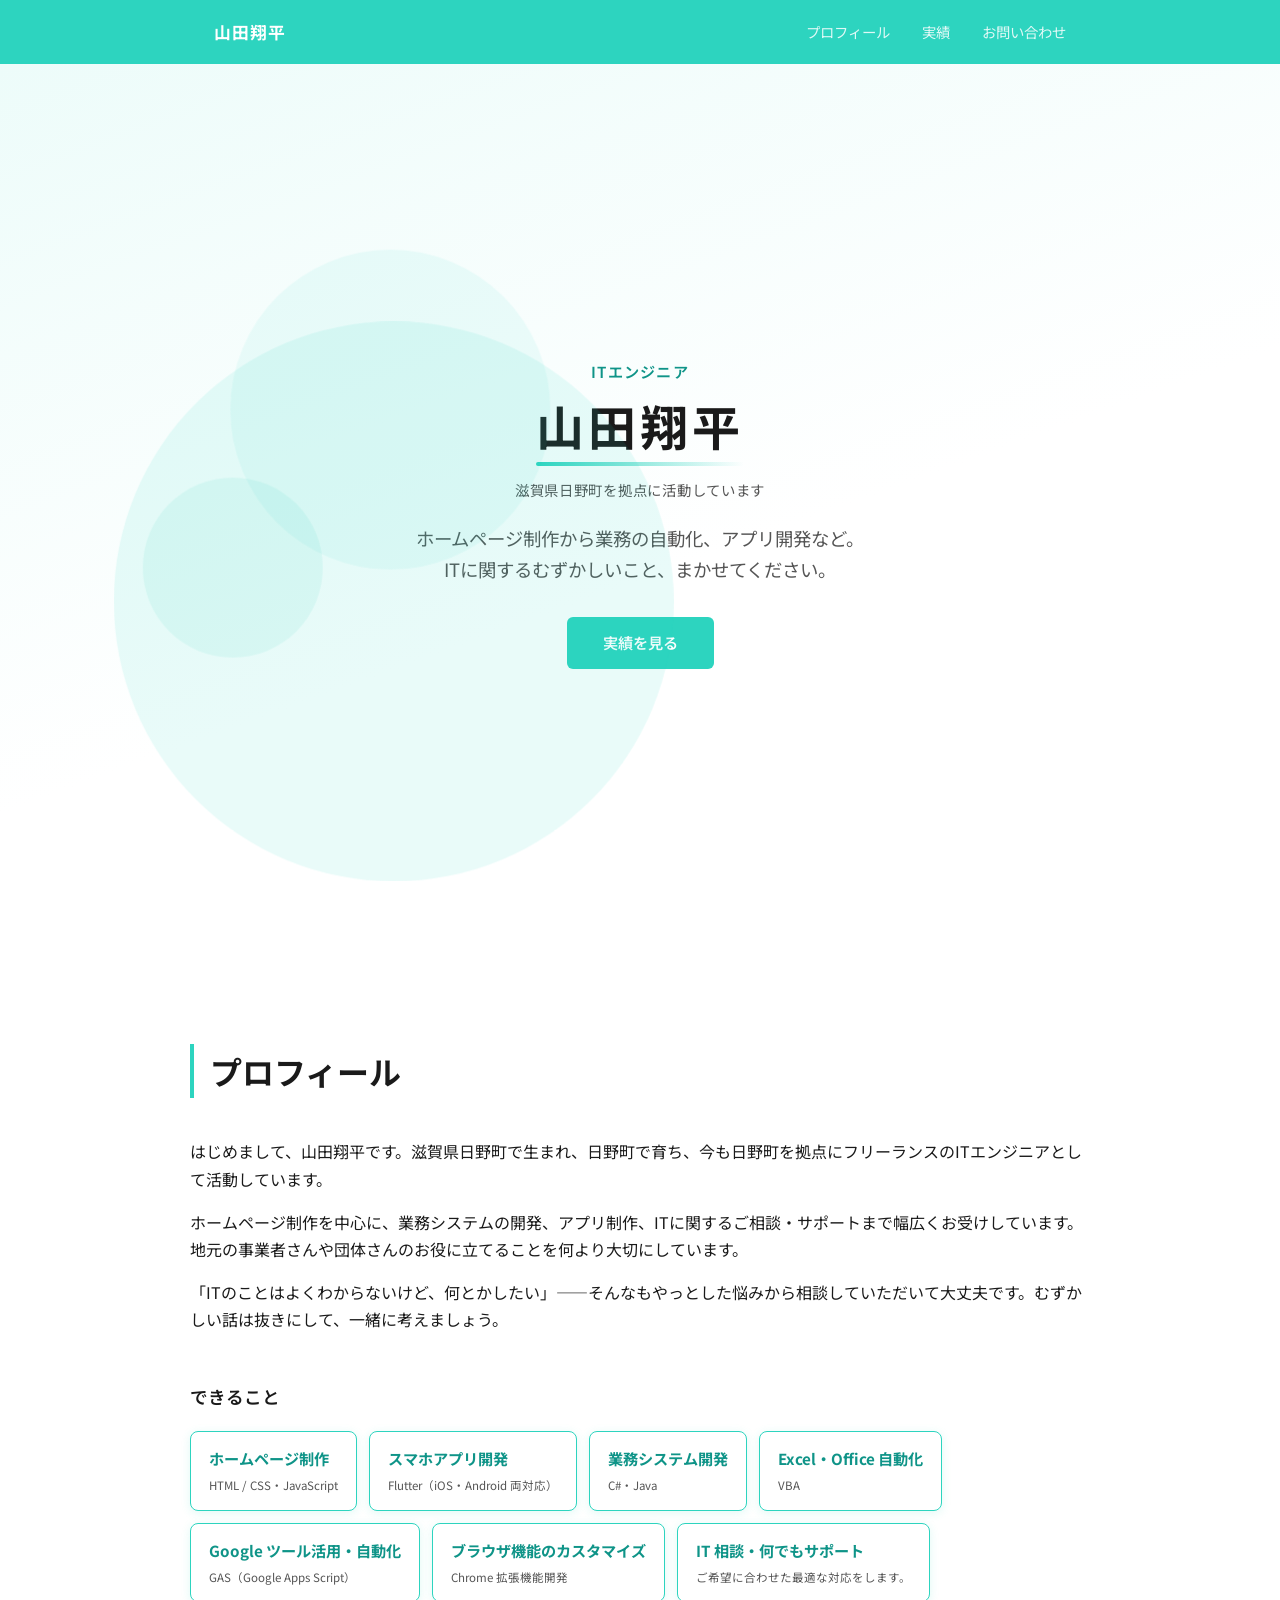
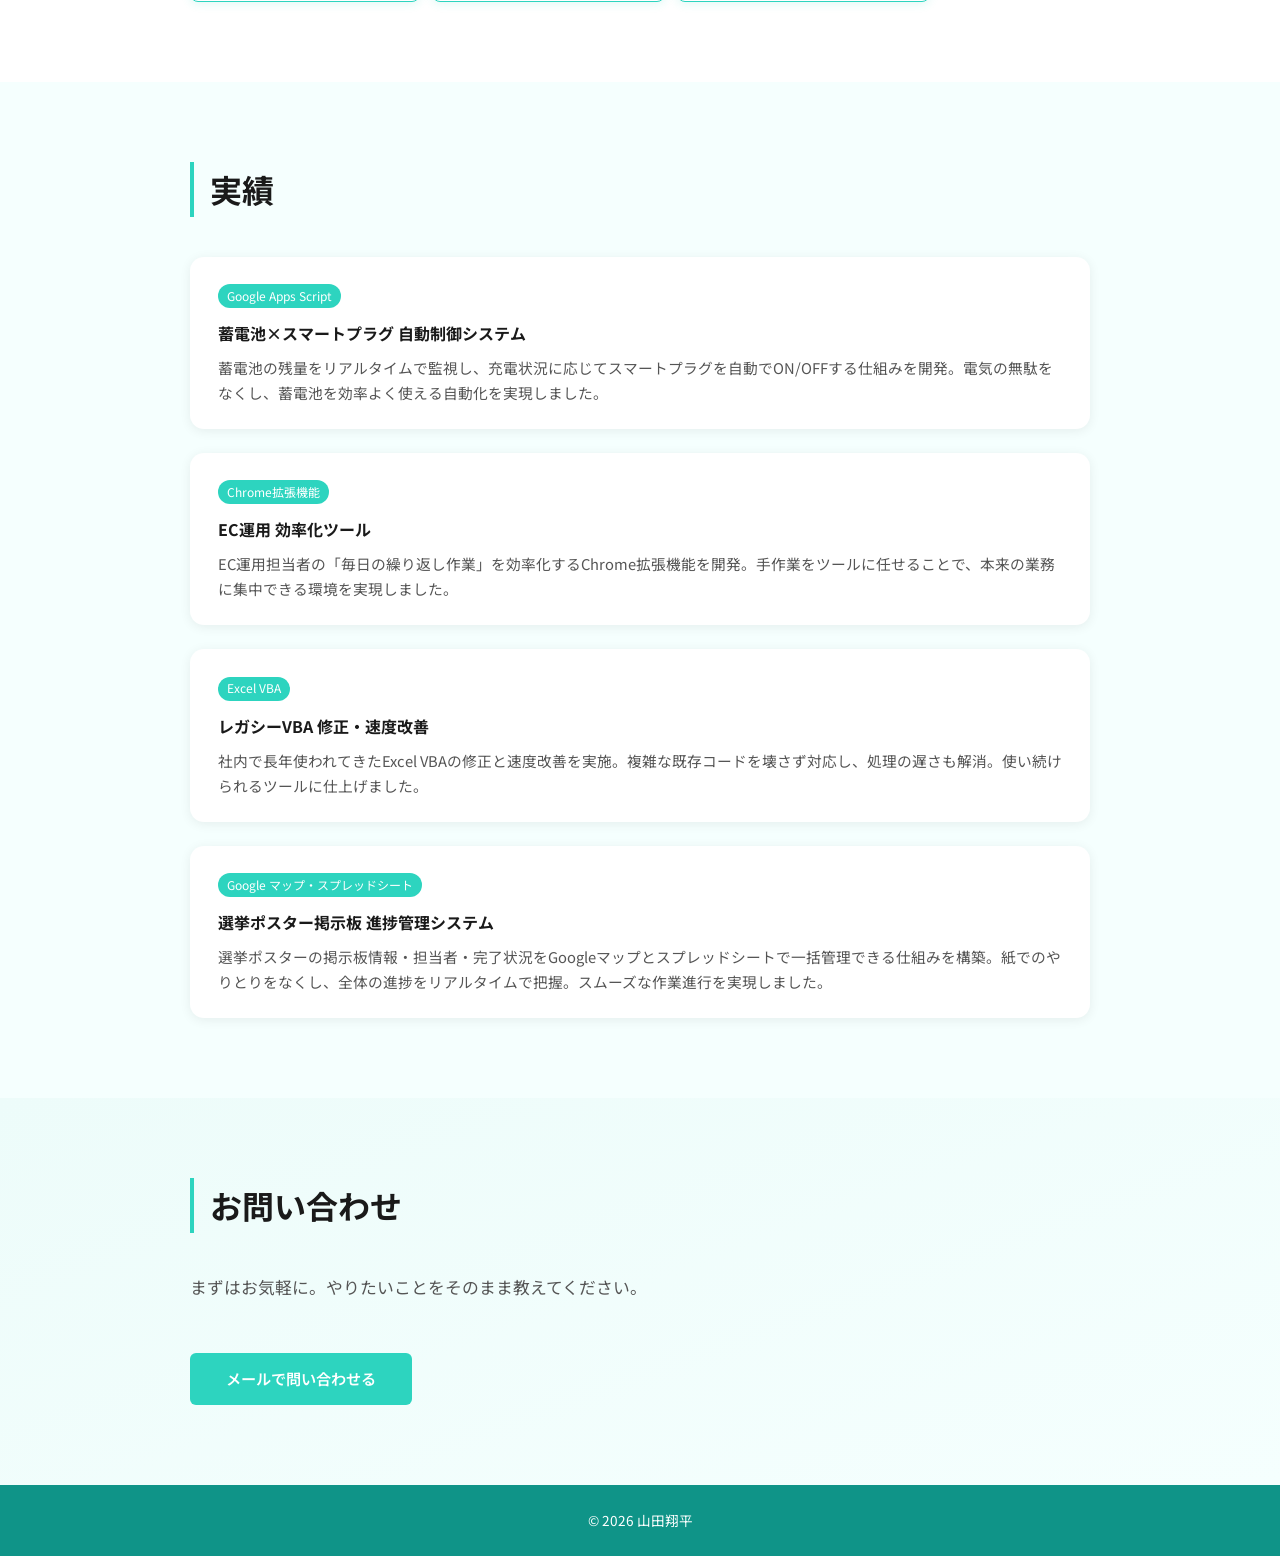
==== index.html @ edbb09e7 "Deploy: 2026-05-21 14:46" ====
<!DOCTYPE html>
<html lang="ja">
<head>
  <meta charset="UTF-8">
  <meta name="viewport" content="width=device-width, initial-scale=1.0">
  <meta name="robots" content="noindex, nofollow">
  <title>山田翔平 | ITエンジニア</title>
  <link rel="preconnect" href="https://fonts.googleapis.com">
  <link rel="preconnect" href="https://fonts.gstatic.com" crossorigin>
  <link href="https://fonts.googleapis.com/css2?family=Noto+Sans+JP:wght@400;600;700&display=swap" rel="stylesheet">
  <link rel="stylesheet" href="style.css">
</head>
<body>

  <header class="nav" id="top">
    <div class="nav__inner">
      <a href="#top" class="nav__logo">山田翔平</a>
      <nav>
        <ul class="nav__links">
          <li><a href="#profile">プロフィール</a></li>
          <li><a href="#works">実績</a></li>
          <li><a href="#contact">お問い合わせ</a></li>
        </ul>
      </nav>
    </div>
  </header>

  <section class="hero">
    <div class="hero__circle hero__circle--lg"></div>
    <div class="hero__circle hero__circle--md"></div>
    <div class="hero__circle hero__circle--sm"></div>
    <div class="hero__inner">
      <p class="hero__tagline">ITエンジニア</p>
      <h1 class="hero__name">山田翔平</h1>
      <p class="hero__location">滋賀県日野町を拠点に活動しています</p>
      <p class="hero__catchcopy">ホームページ制作から業務の自動化、アプリ開発など。<br>ITに関するむずかしいこと、まかせてください。</p>
      <a href="#works" class="btn">実績を見る</a>
    </div>
  </section>

  <section class="section" id="profile">
    <div class="container">
      <h2 class="section__title">プロフィール</h2>
      <div class="profile__text">
        <p>はじめまして、山田翔平です。滋賀県日野町で生まれ、日野町で育ち、今も日野町を拠点にフリーランスのITエンジニアとして活動しています。</p>
        <p>ホームページ制作を中心に、業務システムの開発、アプリ制作、ITに関するご相談・サポートまで幅広くお受けしています。地元の事業者さんや団体さんのお役に立てることを何より大切にしています。</p>
        <p>「ITのことはよくわからないけど、何とかしたい」——そんなもやっとした悩みから相談していただいて大丈夫です。むずかしい話は抜きにして、一緒に考えましょう。</p>
      </div>
      <h3 class="skills__heading">できること</h3>
      <ul class="skills">
        <li class="skill-tag">
          <span class="skill-tag__label">ホームページ制作</span>
          <span class="skill-tag__tech">HTML / CSS・JavaScript</span>
        </li>
        <li class="skill-tag">
          <span class="skill-tag__label">スマホアプリ開発</span>
          <span class="skill-tag__tech">Flutter（iOS・Android 両対応）</span>
        </li>
        <li class="skill-tag">
          <span class="skill-tag__label">業務システム開発</span>
          <span class="skill-tag__tech">C#・Java</span>
        </li>
        <li class="skill-tag">
          <span class="skill-tag__label">Excel・Office 自動化</span>
          <span class="skill-tag__tech">VBA</span>
        </li>
        <li class="skill-tag">
          <span class="skill-tag__label">Google ツール活用・自動化</span>
          <span class="skill-tag__tech">GAS（Google Apps Script）</span>
        </li>
        <li class="skill-tag">
          <span class="skill-tag__label">ブラウザ機能のカスタマイズ</span>
          <span class="skill-tag__tech">Chrome 拡張機能開発</span>
        </li>
        <li class="skill-tag">
          <span class="skill-tag__label">IT 相談・何でもサポート</span>
          <span class="skill-tag__tech">ご希望に合わせた最適な対応をします。</span>
        </li>
      </ul>
    </div>
  </section>

  <section class="section section--alt" id="works">
    <div class="container">
      <h2 class="section__title">実績</h2>
      <ul class="works__list">
        <li class="work-card">
          <p class="work-card__tag">Google Apps Script</p>
          <h3 class="work-card__title">蓄電池×スマートプラグ 自動制御システム</h3>
          <p class="work-card__desc">蓄電池の残量をリアルタイムで監視し、充電状況に応じてスマートプラグを自動でON/OFFする仕組みを開発。電気の無駄をなくし、蓄電池を効率よく使える自動化を実現しました。</p>
        </li>
        <li class="work-card">
          <p class="work-card__tag">Chrome拡張機能</p>
          <h3 class="work-card__title">EC運用 効率化ツール</h3>
          <p class="work-card__desc">EC運用担当者の「毎日の繰り返し作業」を効率化するChrome拡張機能を開発。手作業をツールに任せることで、本来の業務に集中できる環境を実現しました。</p>
        </li>
        <li class="work-card">
          <p class="work-card__tag">Excel VBA</p>
          <h3 class="work-card__title">レガシーVBA 修正・速度改善</h3>
          <p class="work-card__desc">社内で長年使われてきたExcel VBAの修正と速度改善を実施。複雑な既存コードを壊さず対応し、処理の遅さも解消。使い続けられるツールに仕上げました。</p>
        </li>
        <li class="work-card">
          <p class="work-card__tag">Google マップ・スプレッドシート</p>
          <h3 class="work-card__title">選挙ポスター掲示板 進捗管理システム</h3>
          <p class="work-card__desc">選挙ポスターの掲示板情報・担当者・完了状況をGoogleマップとスプレッドシートで一括管理できる仕組みを構築。紙でのやりとりをなくし、全体の進捗をリアルタイムで把握。スムーズな作業進行を実現しました。</p>
        </li>
      </ul>
    </div>
  </section>

  <section class="section" id="contact">
    <div class="container">
      <h2 class="section__title">お問い合わせ</h2>
      <p class="contact__lead">まずはお気軽に。やりたいことをそのまま教えてください。</p>
      <a href="mailto:yamatch0430@gmail.com" class="btn">メールで問い合わせる</a>
    </div>
  </section>

  <footer class="footer">
    <p>© 2026 山田翔平</p>
  </footer>

  <script>
    const nav = document.querySelector('.nav');
    window.addEventListener('scroll', () => {
      nav.classList.toggle('nav--scrolled', window.scrollY > 0);
    });

    const hero = document.querySelector('.hero');
    const balls = Array.from(document.querySelectorAll('.hero__circle')).map(el => {
      const size = el.offsetWidth;
      const x = Math.random() * (hero.offsetWidth - size);
      const y = Math.random() * (hero.offsetHeight - size);
      const speed = 0.4 + Math.random() * 0.4;
      const angle = Math.random() * Math.PI * 2;
      el.style.left = '0px';
      el.style.top = '0px';
      el.style.transform = `translate(${x}px, ${y}px)`;
      return { el, x, y, dx: Math.cos(angle) * speed, dy: Math.sin(angle) * speed, size };
    });

    function animate() {
      const w = hero.offsetWidth;
      const h = hero.offsetHeight;
      balls.forEach(b => {
        b.x += b.dx;
        b.y += b.dy;
        if (b.x <= 0)          { b.x = 0;          b.dx =  Math.abs(b.dx); }
        if (b.x >= w - b.size) { b.x = w - b.size; b.dx = -Math.abs(b.dx); }
        if (b.y <= 0)          { b.y = 0;           b.dy =  Math.abs(b.dy); }
        if (b.y >= h - b.size) { b.y = h - b.size;  b.dy = -Math.abs(b.dy); }
        b.el.style.transform = `translate(${b.x}px, ${b.y}px)`;
      });
      requestAnimationFrame(animate);
    }

    animate();
  </script>

</body>
</html>
---- style.css ----
*, *::before, *::after {
  box-sizing: border-box;
  margin: 0;
  padding: 0;
}

:root {
  --color-bg: #ffffff;
  --color-text: #1a1a1a;
  --color-text-sub: #555555;
  --color-accent: #2dd4bf;
  --color-accent-hover: #0f9488;
  --color-border: #e5e7eb;
  --color-alt-bg: #f5fffe;
}

html {
  scroll-behavior: smooth;
}

body {
  font-family: 'Noto Sans JP', sans-serif;
  font-size: 16px;
  line-height: 1.7;
  color: var(--color-text);
  background: var(--color-bg);
}

/* ===== Navigation ===== */
.nav {
  position: sticky;
  top: 0;
  z-index: 100;
  background: var(--color-accent);
  transition: box-shadow 0.25s;
}

.nav--scrolled {
  box-shadow: 0 2px 16px rgba(15, 148, 136, 0.3);
}

.nav__inner {
  max-width: 900px;
  margin: 0 auto;
  padding: 0 24px;
  height: 64px;
  display: flex;
  align-items: center;
  justify-content: space-between;
}

.nav__logo {
  font-size: 1.05rem;
  font-weight: 700;
  color: #fff;
  text-decoration: none;
  letter-spacing: 0.05em;
}

.nav__links {
  list-style: none;
  display: flex;
  gap: 32px;
}

.nav__links a {
  color: rgba(255, 255, 255, 0.85);
  text-decoration: none;
  font-size: 0.9rem;
  transition: color 0.2s;
}

.nav__links a:hover {
  color: #fff;
}

/* ===== Hero ===== */
.hero {
  height: 100vh;
  display: flex;
  align-items: center;
  justify-content: center;
  text-align: center;
  padding: 0 24px;
  background: linear-gradient(160deg, #edfcfa 0%, #ffffff 55%);
  position: relative;
  overflow: hidden;
}

.hero__circle {
  position: absolute;
  border-radius: 50%;
  pointer-events: none;
  will-change: transform;
}

.hero__circle--lg {
  width: 560px;
  height: 560px;
  background: rgba(45, 212, 191, 0.1);
}

.hero__circle--md {
  width: 320px;
  height: 320px;
  background: rgba(45, 212, 191, 0.07);
}

.hero__circle--sm {
  width: 180px;
  height: 180px;
  background: rgba(45, 212, 191, 0.09);
}

.hero__inner {
  display: flex;
  flex-direction: column;
  align-items: center;
  gap: 12px;
}

.hero__tagline {
  font-size: 0.95rem;
  font-weight: 600;
  color: var(--color-accent-hover);
  letter-spacing: 0.08em;
}

.hero__name {
  font-size: 3rem;
  font-weight: 700;
  letter-spacing: 0.08em;
  line-height: 1.2;
  display: inline-block;
}

.hero__name::after {
  content: '';
  display: block;
  height: 4px;
  background: linear-gradient(90deg, var(--color-accent), transparent);
  border-radius: 2px;
  margin-top: 8px;
}

.hero__location {
  font-size: 0.9rem;
  color: var(--color-text-sub);
  letter-spacing: 0.05em;
}

.hero__catchcopy {
  font-size: 1.15rem;
  color: var(--color-text-sub);
  margin-top: 8px;
}

/* ===== Button ===== */
.btn {
  display: inline-block;
  margin-top: 20px;
  padding: 13px 36px;
  background: var(--color-accent);
  color: #fff;
  text-decoration: none;
  border-radius: 6px;
  font-weight: 600;
  font-size: 0.95rem;
  transition: background 0.2s;
}

.btn:hover {
  background: var(--color-accent-hover);
}

/* ===== Sections ===== */
.section {
  padding: 80px 24px;
}

.section--alt {
  background: var(--color-alt-bg);
}

.container {
  max-width: 900px;
  margin: 0 auto;
}

.section__title {
  font-size: 2rem;
  font-weight: 700;
  margin-bottom: 40px;
  padding-left: 16px;
  border-left: 4px solid var(--color-accent);
}

/* ===== Profile ===== */
.profile__text {
  display: flex;
  flex-direction: column;
  gap: 16px;
  margin-bottom: 48px;
}

.skills__heading {
  font-size: 1.1rem;
  font-weight: 600;
  margin-bottom: 20px;
  color: var(--color-text);
}

.skills {
  list-style: none;
  display: flex;
  flex-wrap: wrap;
  gap: 12px;
}

.skill-tag {
  display: flex;
  flex-direction: column;
  padding: 14px 18px;
  background: #fff;
  border: 1px solid var(--color-accent);
  border-radius: 8px;
  min-width: 120px;
  box-shadow: 0 2px 10px rgba(45, 212, 191, 0.15);
  transition: transform 0.2s, box-shadow 0.2s;
}

.skill-tag:hover {
  transform: translateY(-2px);
  box-shadow: 0 6px 18px rgba(45, 212, 191, 0.25);
}

.skill-tag__label {
  font-size: 0.95rem;
  font-weight: 700;
  color: var(--color-accent-hover);
}

.skill-tag__tech {
  font-size: 0.72rem;
  color: var(--color-text-sub);
  margin-top: 4px;
}

/* ===== Works ===== */
.works__empty {
  color: var(--color-text-sub);
  font-size: 0.95rem;
}

.works__list {
  display: grid;
  gap: 1.5rem;
  margin-top: 0.5rem;
  list-style: none;
  padding: 0;
}

.work-card {
  background: #fff;
  border-radius: 14px;
  padding: 1.5rem 1.75rem;
  box-shadow: 0 2px 12px rgba(0,0,0,0.07);
}

.work-card__title {
  font-size: 1rem;
  font-weight: 700;
  margin-bottom: 0.5rem;
  color: var(--color-text);
}

.work-card__tag {
  display: inline-block;
  font-size: 0.75rem;
  background: var(--color-accent);
  color: #fff;
  border-radius: 99px;
  padding: 0.15em 0.75em;
  margin-bottom: 0.75rem;
}

.work-card__desc {
  font-size: 0.92rem;
  color: var(--color-text-sub);
  line-height: 1.7;
}

/* ===== Contact ===== */
#contact {
  background: linear-gradient(160deg, #edfcfa 0%, #f5fffe 100%);
}

.contact__lead {
  color: var(--color-text-sub);
  font-size: 1.05rem;
  margin-bottom: 32px;
  max-width: 600px;
}


/* ===== Footer ===== */
.footer {
  background: var(--color-accent-hover);
  color: #ffffff;
  text-align: center;
  padding: 24px;
  font-size: 0.85rem;
}

/* ===== Responsive ===== */
@media (max-width: 768px) {
  .hero__name {
    font-size: 2.2rem;
  }

  .hero__catchcopy {
    font-size: 1rem;
  }

  .nav__links {
    gap: 20px;
  }

  .section__title {
    font-size: 1.6rem;
  }

  .section {
    padding: 60px 20px;
  }

  .skill-tag {
    min-width: 100px;
  }
}
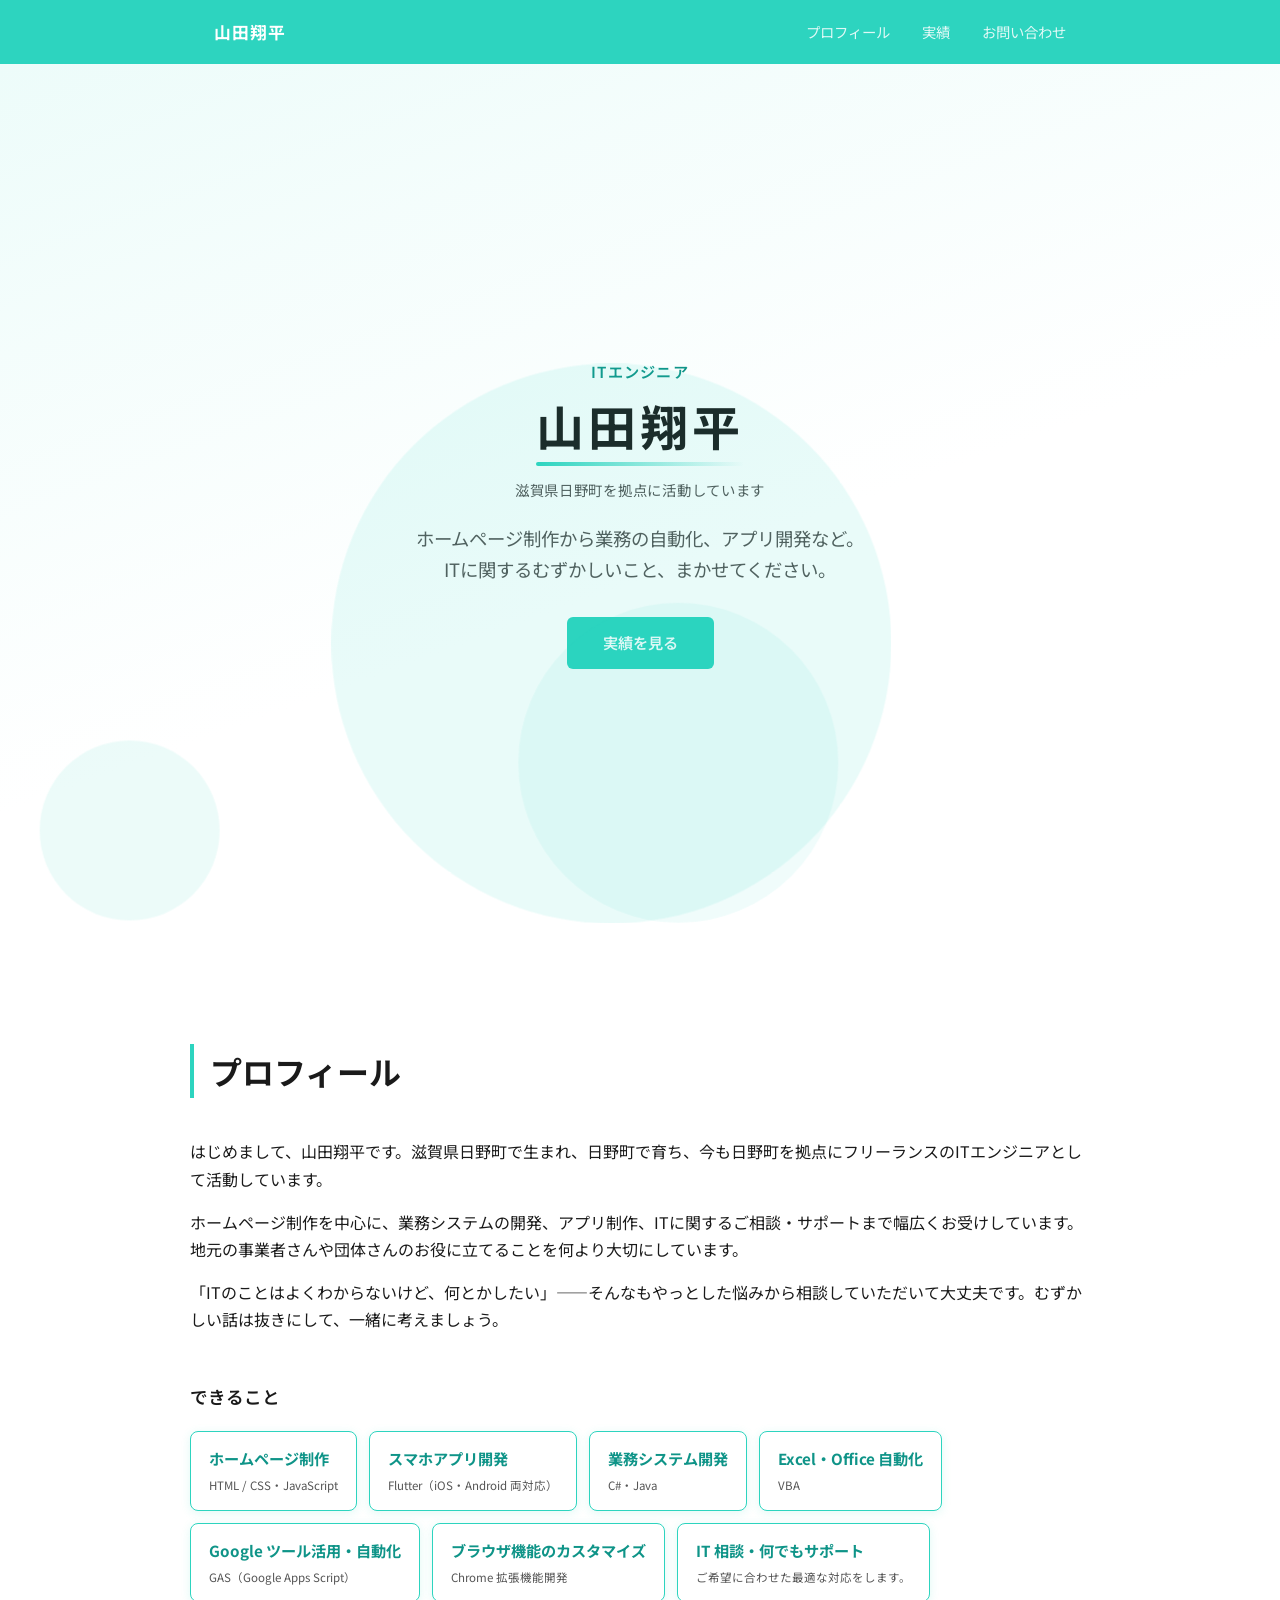
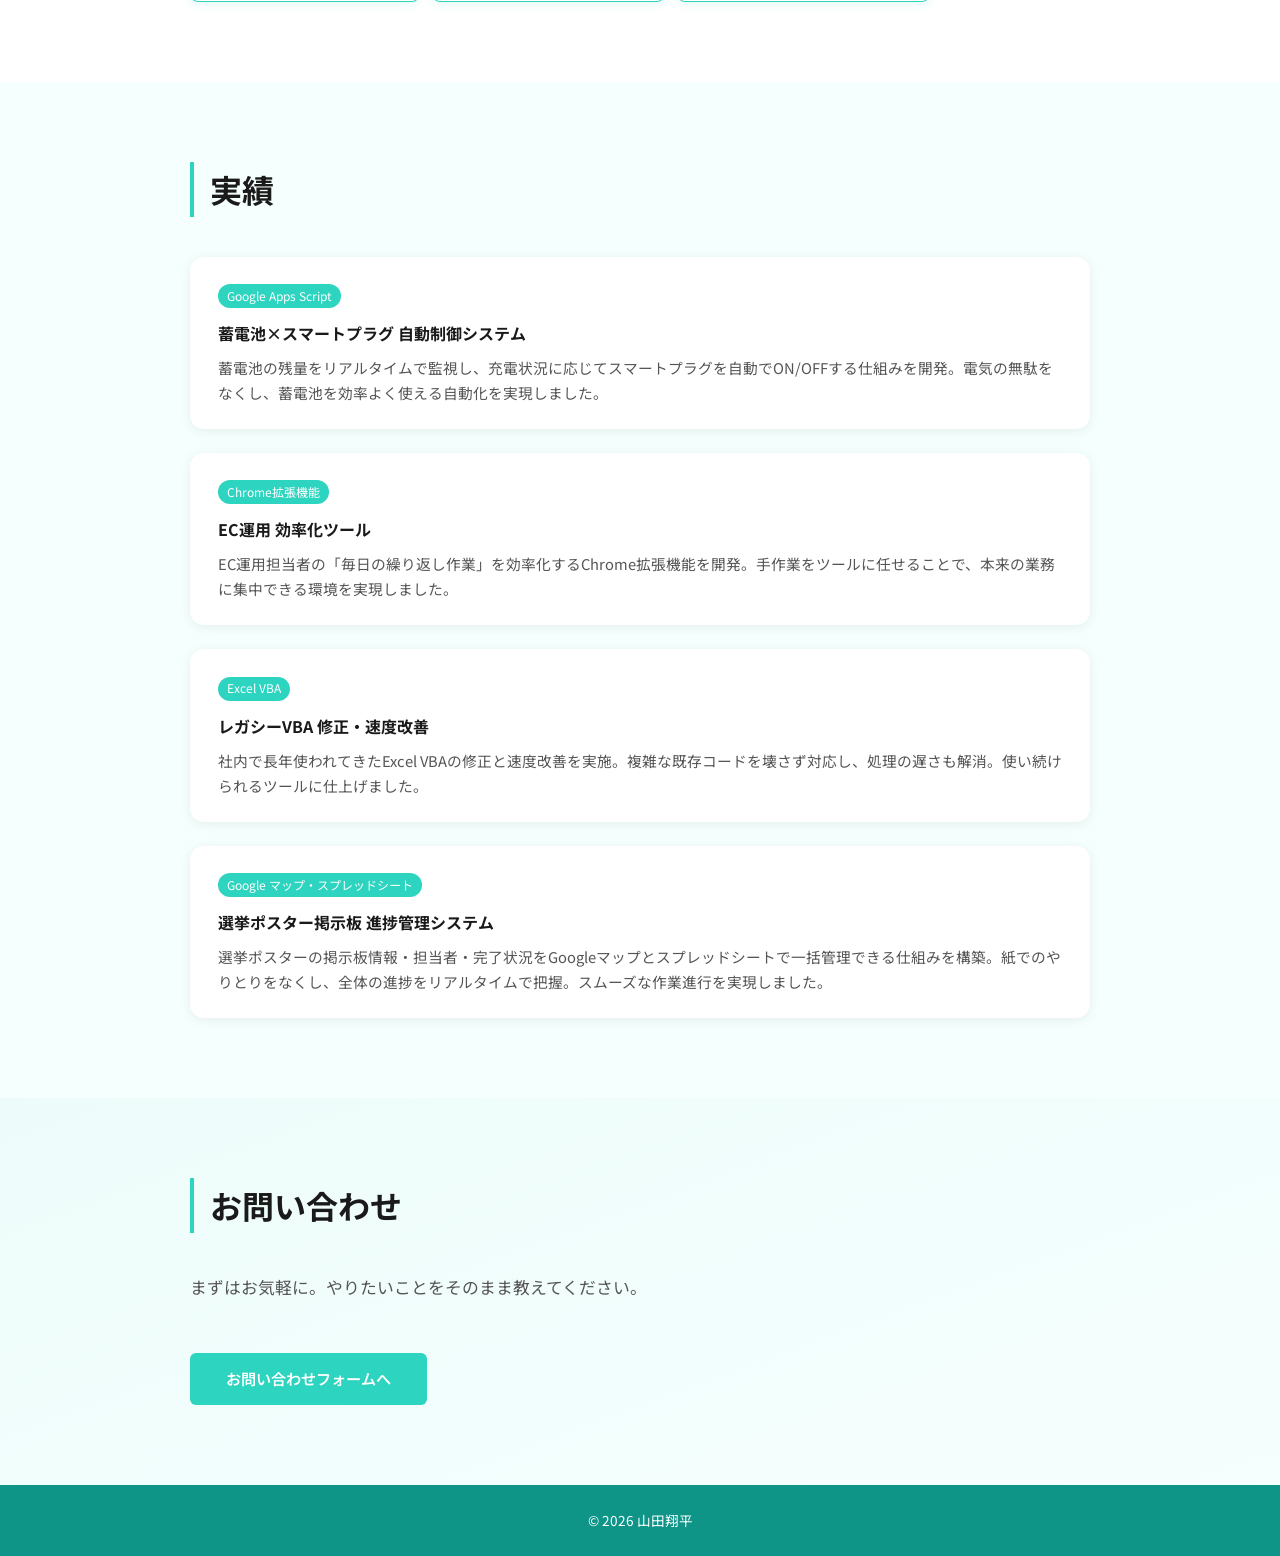
==== commit f72a1bce: "Deploy: 2026-05-21 14:54" ====
--- a/index.html
+++ b/index.html
@@ -112,7 +112,7 @@
     <div class="container">
       <h2 class="section__title">お問い合わせ</h2>
       <p class="contact__lead">まずはお気軽に。やりたいことをそのまま教えてください。</p>
-      <a href="mailto:yamatch0430@gmail.com" class="btn">メールで問い合わせる</a>
+      <a href="https://forms.gle/zqJ8c3pQj29Q1jH1A" class="btn" target="_blank" rel="noopener noreferrer">お問い合わせフォームへ</a>
     </div>
   </section>
 
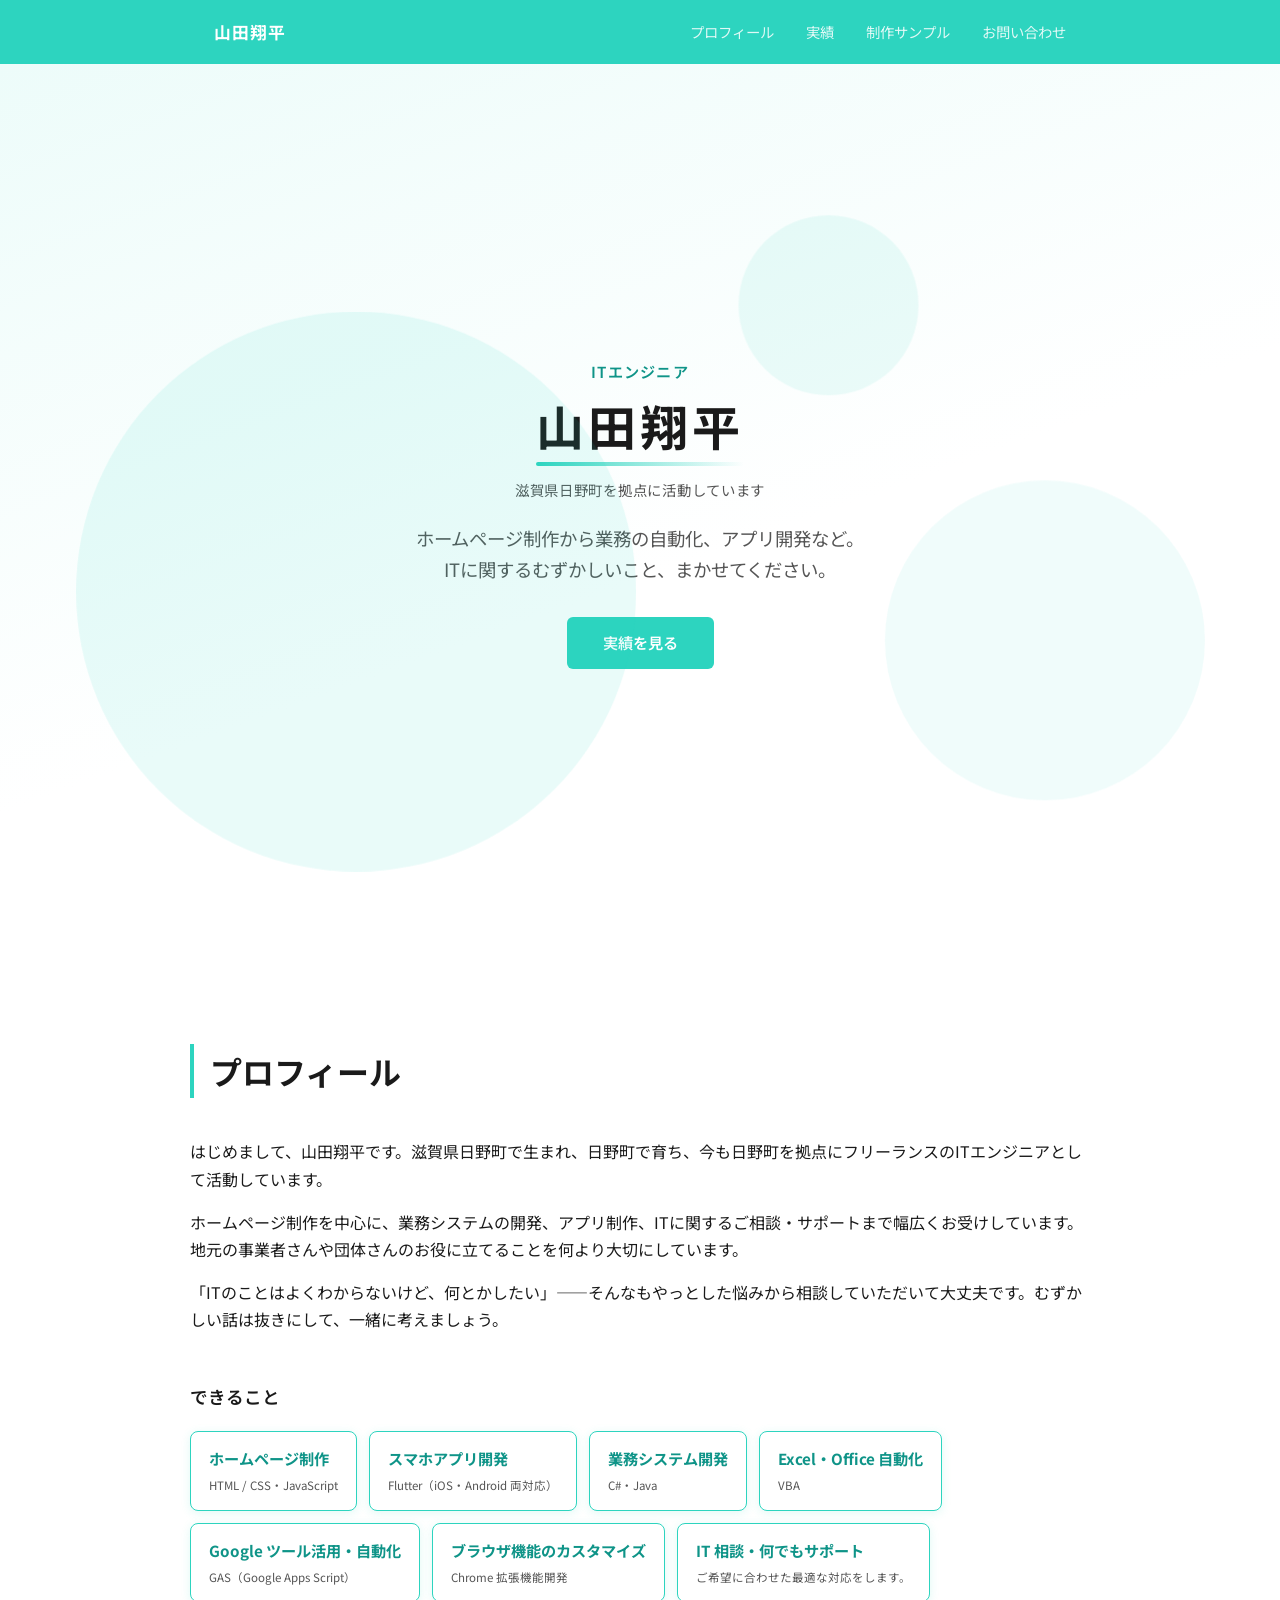
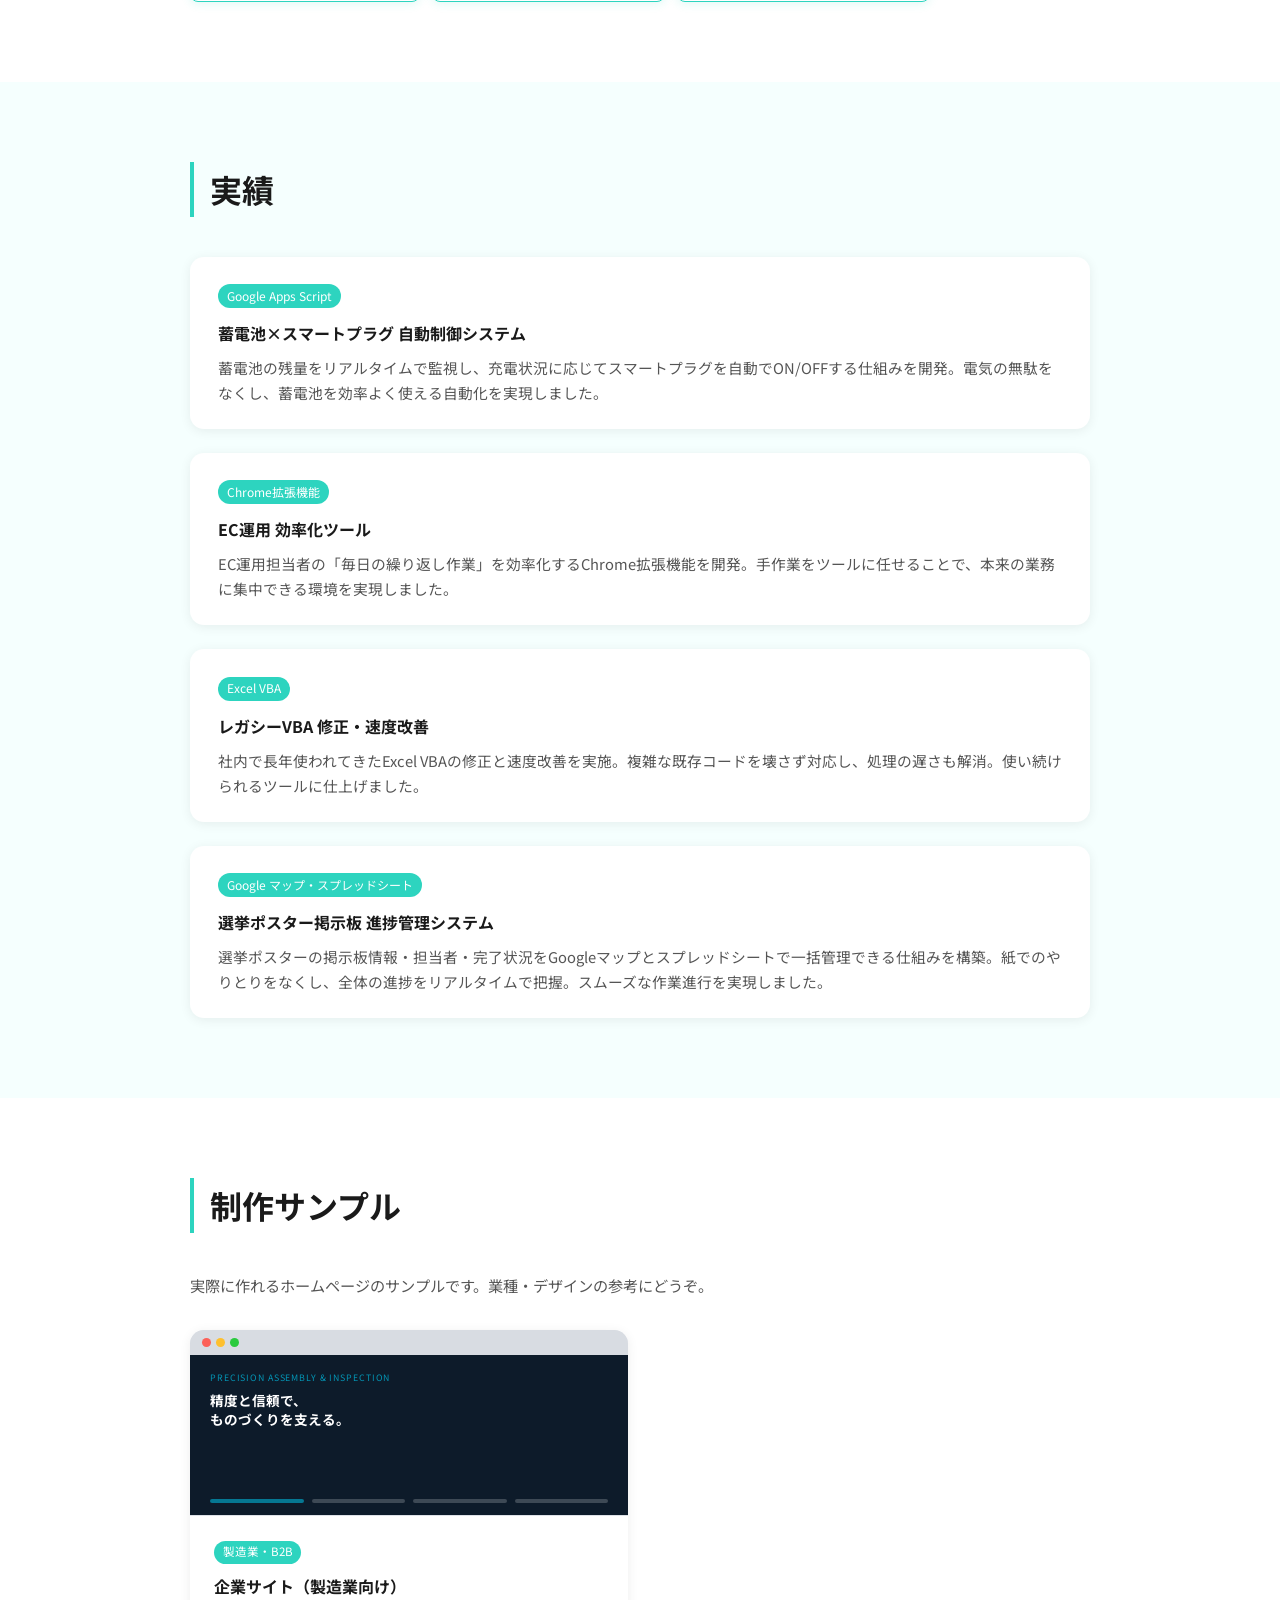
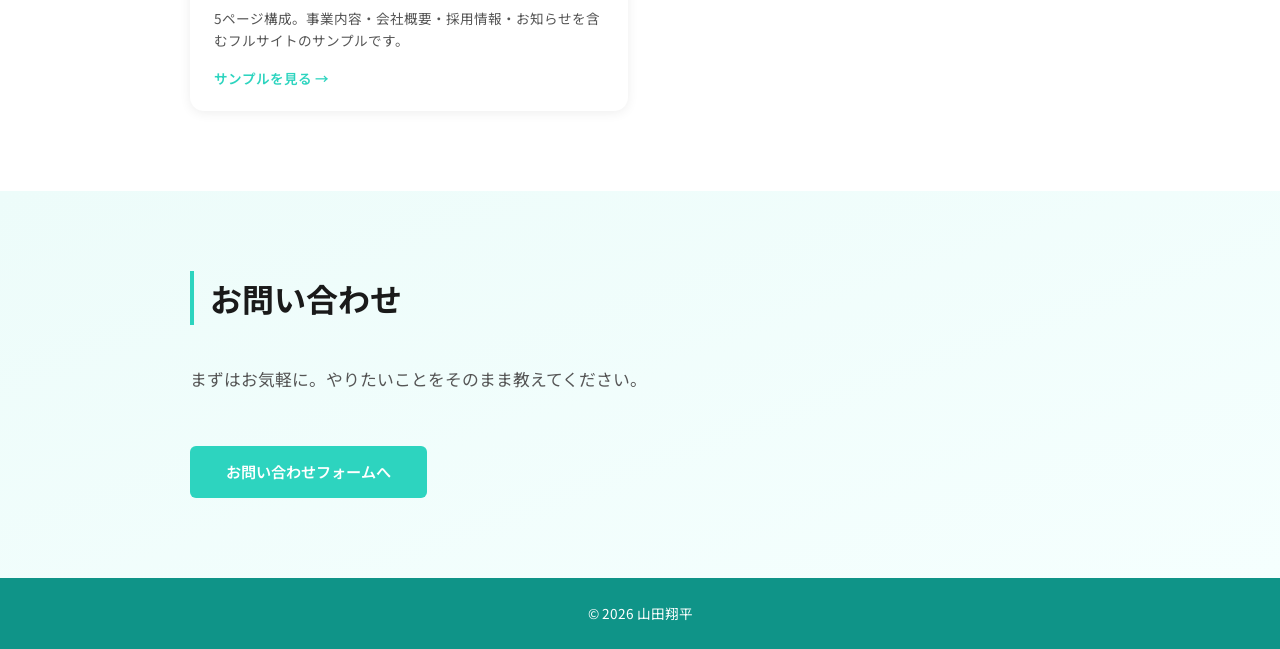
==== commit 369eb9e8: "Deploy: 2026-05-22 00:27" ====
--- a/index.html
+++ b/index.html
@@ -19,6 +19,7 @@
         <ul class="nav__links">
           <li><a href="#profile">プロフィール</a></li>
           <li><a href="#works">実績</a></li>
+          <li><a href="#samples">制作サンプル</a></li>
           <li><a href="#contact">お問い合わせ</a></li>
         </ul>
       </nav>
@@ -108,7 +109,40 @@
     </div>
   </section>
 
-  <section class="section" id="contact">
+  <section class="section" id="samples">
+    <div class="container">
+      <h2 class="section__title">制作サンプル</h2>
+      <p class="samples__lead">実際に作れるホームページのサンプルです。業種・デザインの参考にどうぞ。</p>
+      <ul class="samples__list">
+        <li class="sample-card">
+          <a href="samples/sample01/index.html" target="_blank" rel="noopener noreferrer">
+            <div class="sample-card__browser">
+              <div class="sample-card__browser-bar">
+                <span></span><span></span><span></span>
+              </div>
+              <div class="sample-card__preview">
+                <div class="sample-card__preview-hero">
+                  <p class="sample-card__preview-label">Precision Assembly &amp; Inspection</p>
+                  <p class="sample-card__preview-title">精度と信頼で、<br>ものづくりを支える。</p>
+                </div>
+                <div class="sample-card__preview-nav">
+                  <span></span><span></span><span></span><span></span>
+                </div>
+              </div>
+            </div>
+            <div class="sample-card__body">
+              <p class="sample-card__tag">製造業・B2B</p>
+              <h3 class="sample-card__title">企業サイト（製造業向け）</h3>
+              <p class="sample-card__desc">5ページ構成。事業内容・会社概要・採用情報・お知らせを含むフルサイトのサンプルです。</p>
+              <span class="sample-card__link">サンプルを見る →</span>
+            </div>
+          </a>
+        </li>
+      </ul>
+    </div>
+  </section>
+
+  <section class="section section--alt" id="contact">
     <div class="container">
       <h2 class="section__title">お問い合わせ</h2>
       <p class="contact__lead">まずはお気軽に。やりたいことをそのまま教えてください。</p>
--- a/style.css
+++ b/style.css
@@ -303,6 +303,126 @@
 }
 
 
+/* ===== Samples ===== */
+.samples__lead {
+  color: var(--color-text-sub);
+  font-size: 0.95rem;
+  margin-bottom: 2rem;
+}
+
+.samples__list {
+  list-style: none;
+  padding: 0;
+  display: grid;
+  grid-template-columns: repeat(auto-fill, minmax(300px, 1fr));
+  gap: 1.5rem;
+}
+
+.sample-card a {
+  display: block;
+  background: #fff;
+  border-radius: 14px;
+  overflow: hidden;
+  box-shadow: 0 2px 12px rgba(0,0,0,0.07);
+  text-decoration: none;
+  color: inherit;
+  transition: transform 0.2s, box-shadow 0.2s;
+}
+.sample-card a:hover {
+  transform: translateY(-4px);
+  box-shadow: 0 8px 28px rgba(0,0,0,0.13);
+}
+
+.sample-card__browser {
+  background: #e8ecf0;
+  border-bottom: 1px solid #dde1e7;
+}
+
+.sample-card__browser-bar {
+  display: flex;
+  gap: 5px;
+  padding: 8px 12px;
+  background: #d8dce2;
+}
+.sample-card__browser-bar span {
+  width: 9px; height: 9px;
+  border-radius: 50%;
+  background: #c0c5cc;
+}
+.sample-card__browser-bar span:nth-child(1) { background: #fc6058; }
+.sample-card__browser-bar span:nth-child(2) { background: #fec02f; }
+.sample-card__browser-bar span:nth-child(3) { background: #2aca3e; }
+
+.sample-card__preview {
+  background: #0d1b2a;
+  height: 160px;
+  padding: 1rem 1.25rem 0.75rem;
+  display: flex;
+  flex-direction: column;
+  justify-content: space-between;
+  overflow: hidden;
+}
+
+.sample-card__preview-nav {
+  display: flex;
+  gap: 8px;
+}
+.sample-card__preview-nav span {
+  height: 4px;
+  border-radius: 2px;
+  background: rgba(255,255,255,0.2);
+  flex: 1;
+}
+.sample-card__preview-nav span:first-child { background: rgba(0,180,216,0.6); }
+
+.sample-card__preview-label {
+  font-size: 0.55rem;
+  color: rgba(0,180,216,0.8);
+  letter-spacing: 0.1em;
+  text-transform: uppercase;
+  margin-bottom: 0.3rem;
+}
+
+.sample-card__preview-title {
+  font-size: 0.85rem;
+  font-weight: 700;
+  color: #fff;
+  line-height: 1.4;
+}
+
+.sample-card__body {
+  padding: 1.25rem 1.5rem;
+}
+
+.sample-card__tag {
+  display: inline-block;
+  font-size: 0.72rem;
+  background: var(--color-accent);
+  color: #fff;
+  border-radius: 99px;
+  padding: 0.15em 0.75em;
+  margin-bottom: 0.6rem;
+}
+
+.sample-card__title {
+  font-size: 1rem;
+  font-weight: 700;
+  margin-bottom: 0.4rem;
+}
+
+.sample-card__desc {
+  font-size: 0.85rem;
+  color: var(--color-text-sub);
+  line-height: 1.65;
+  margin-bottom: 0.75rem;
+}
+
+.sample-card__link {
+  font-size: 0.85rem;
+  color: var(--color-accent);
+  font-weight: 600;
+}
+
 /* ===== Footer ===== */
 .footer {
   background: var(--color-accent-hover);
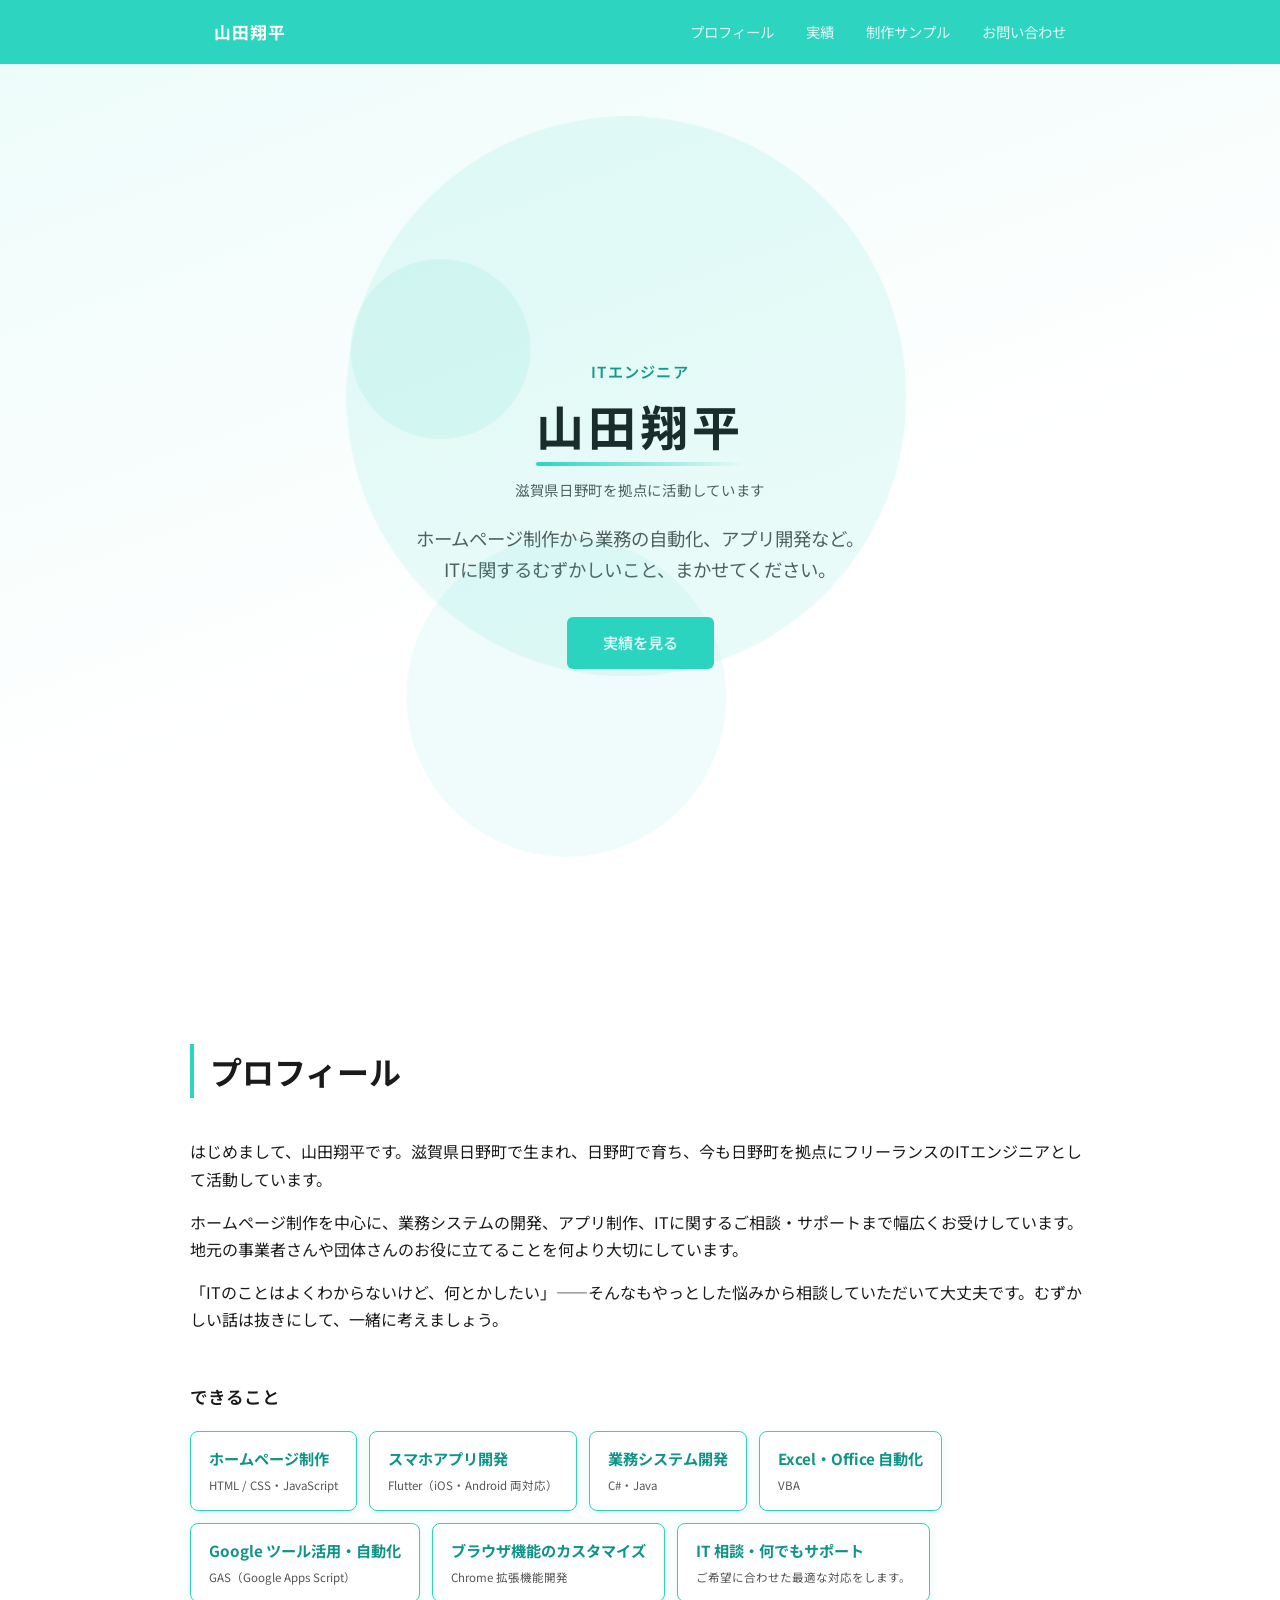
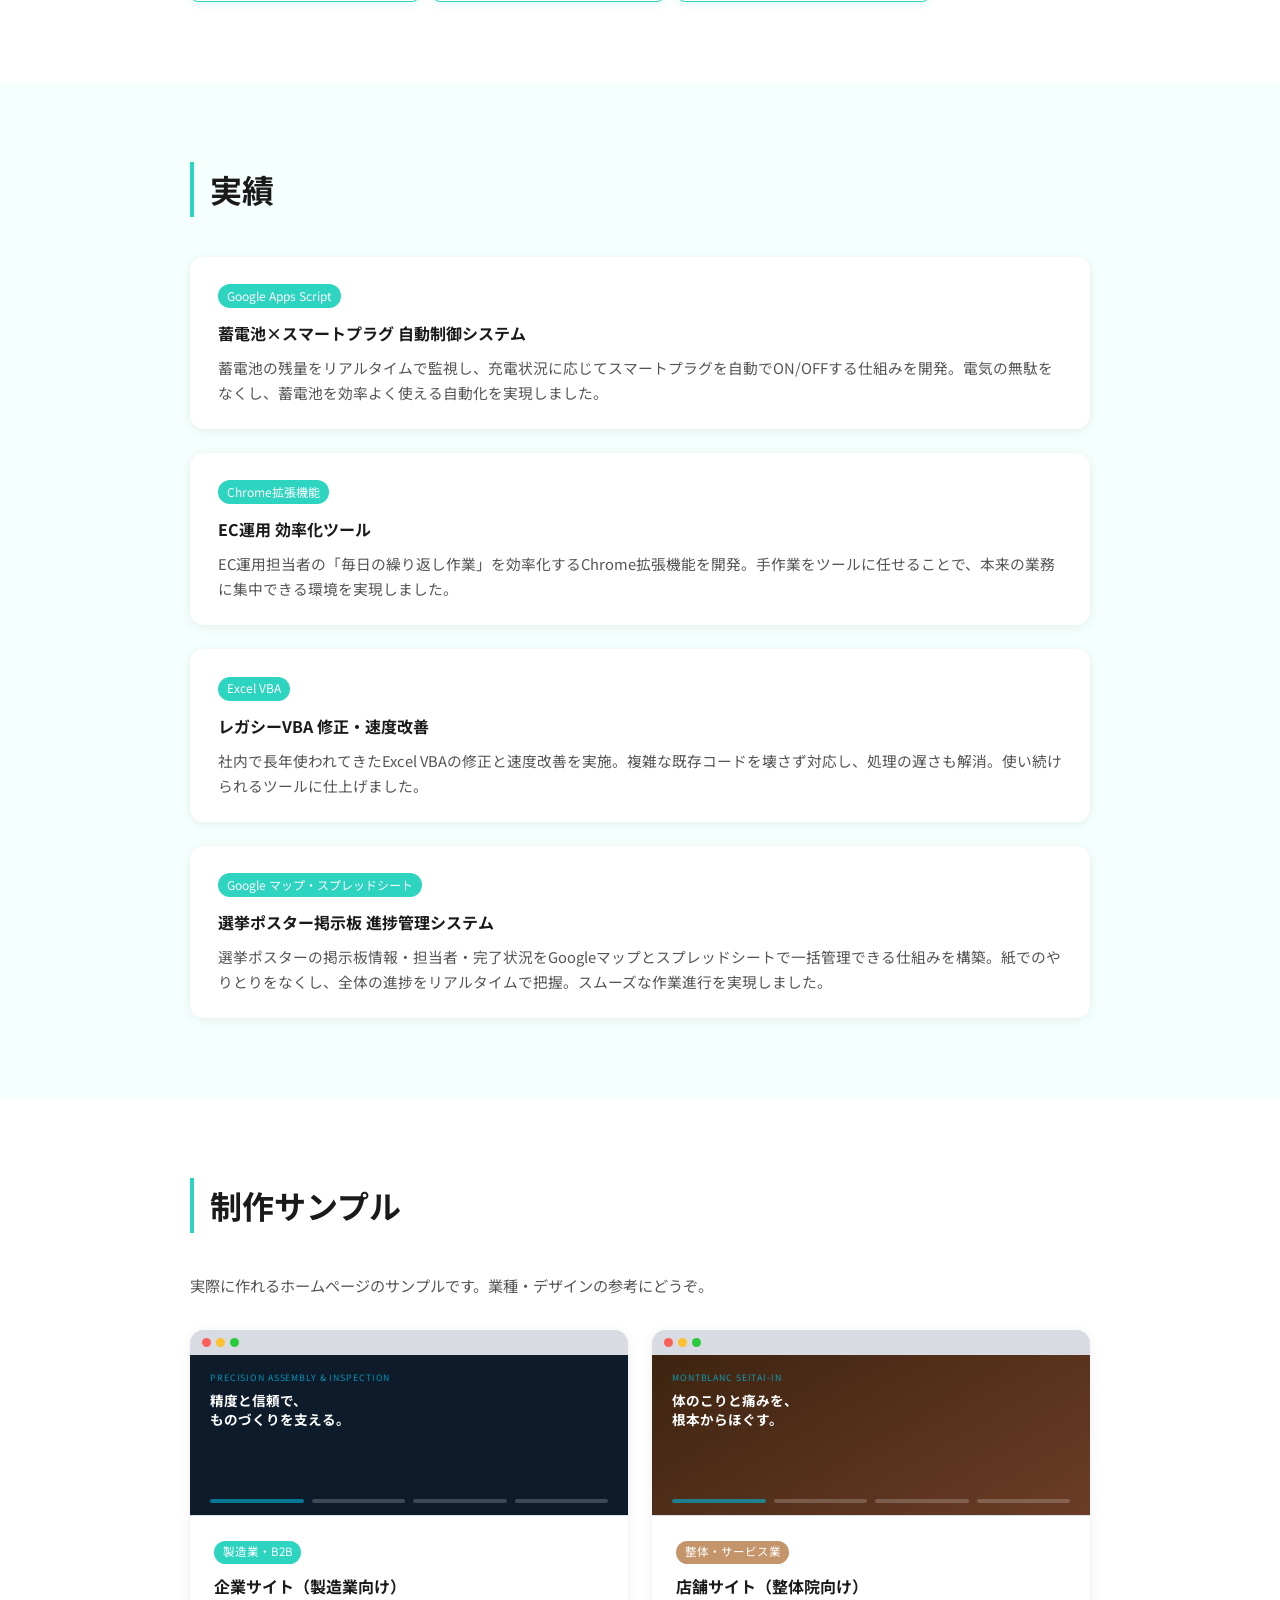
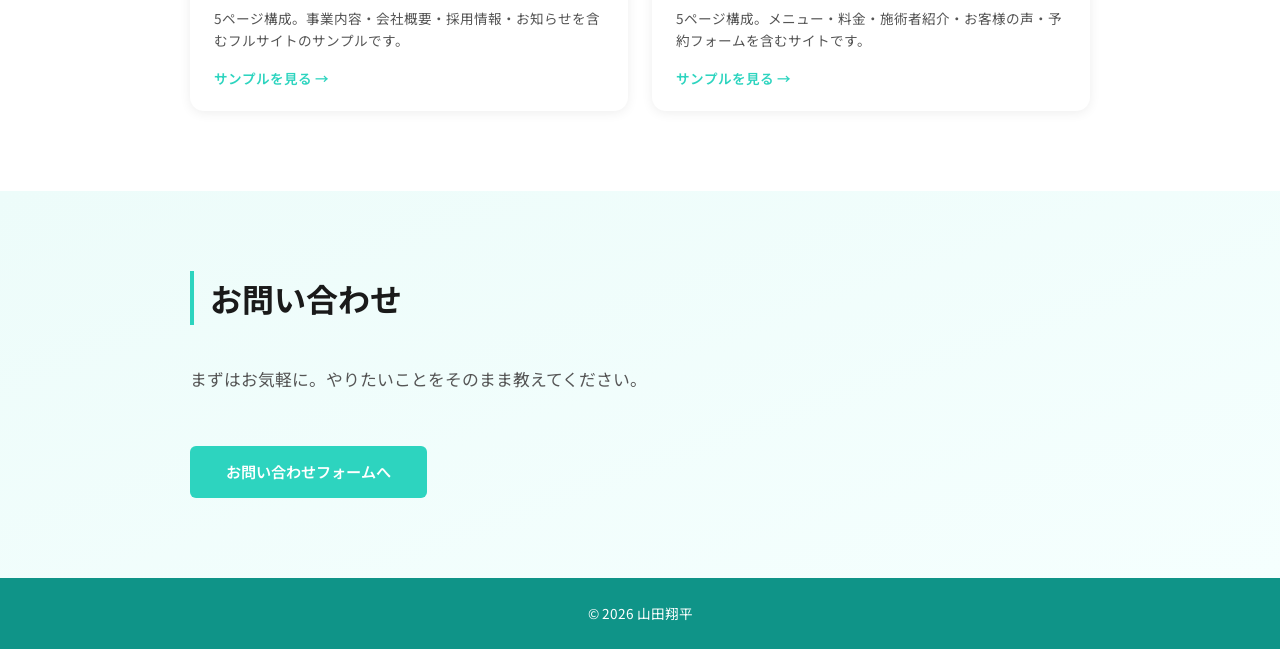
==== commit bc485738: "Deploy: 2026-05-22 02:36" ====
--- a/index.html
+++ b/index.html
@@ -134,6 +134,30 @@
               <p class="sample-card__tag">製造業・B2B</p>
               <h3 class="sample-card__title">企業サイト（製造業向け）</h3>
               <p class="sample-card__desc">5ページ構成。事業内容・会社概要・採用情報・お知らせを含むフルサイトのサンプルです。</p>
+              <span class="sample-card__link">サンプルを見る →</span>
+            </div>
+          </a>
+        </li>
+        <li class="sample-card">
+          <a href="samples/sample02/index.html" target="_blank" rel="noopener noreferrer">
+            <div class="sample-card__browser">
+              <div class="sample-card__browser-bar">
+                <span></span><span></span><span></span>
+              </div>
+              <div class="sample-card__preview sample-card__preview--warm">
+                <div class="sample-card__preview-hero">
+                  <p class="sample-card__preview-label">Montblanc Seitai-in</p>
+                  <p class="sample-card__preview-title">体のこりと痛みを、<br>根本からほぐす。</p>
+                </div>
+                <div class="sample-card__preview-nav">
+                  <span></span><span></span><span></span><span></span>
+                </div>
+              </div>
+            </div>
+            <div class="sample-card__body">
+              <p class="sample-card__tag sample-card__tag--warm">整体・サービス業</p>
+              <h3 class="sample-card__title">店舗サイト（整体院向け）</h3>
+              <p class="sample-card__desc">5ページ構成。メニュー・料金・施術者紹介・お客様の声・予約フォームを含むサイトです。</p>
               <span class="sample-card__link">サンプルを見る →</span>
             </div>
           </a>
--- a/style.css
+++ b/style.css
@@ -417,6 +417,12 @@
   margin-bottom: 0.75rem;
 }
 
+.sample-card__preview--warm {
+  background: linear-gradient(150deg, #3D2410 0%, #6B3D28 100%);
+}
+
+.sample-card__tag--warm { background: #C4956A; }
+
 .sample-card__link {
   font-size: 0.85rem;
   color: var(--color-accent);
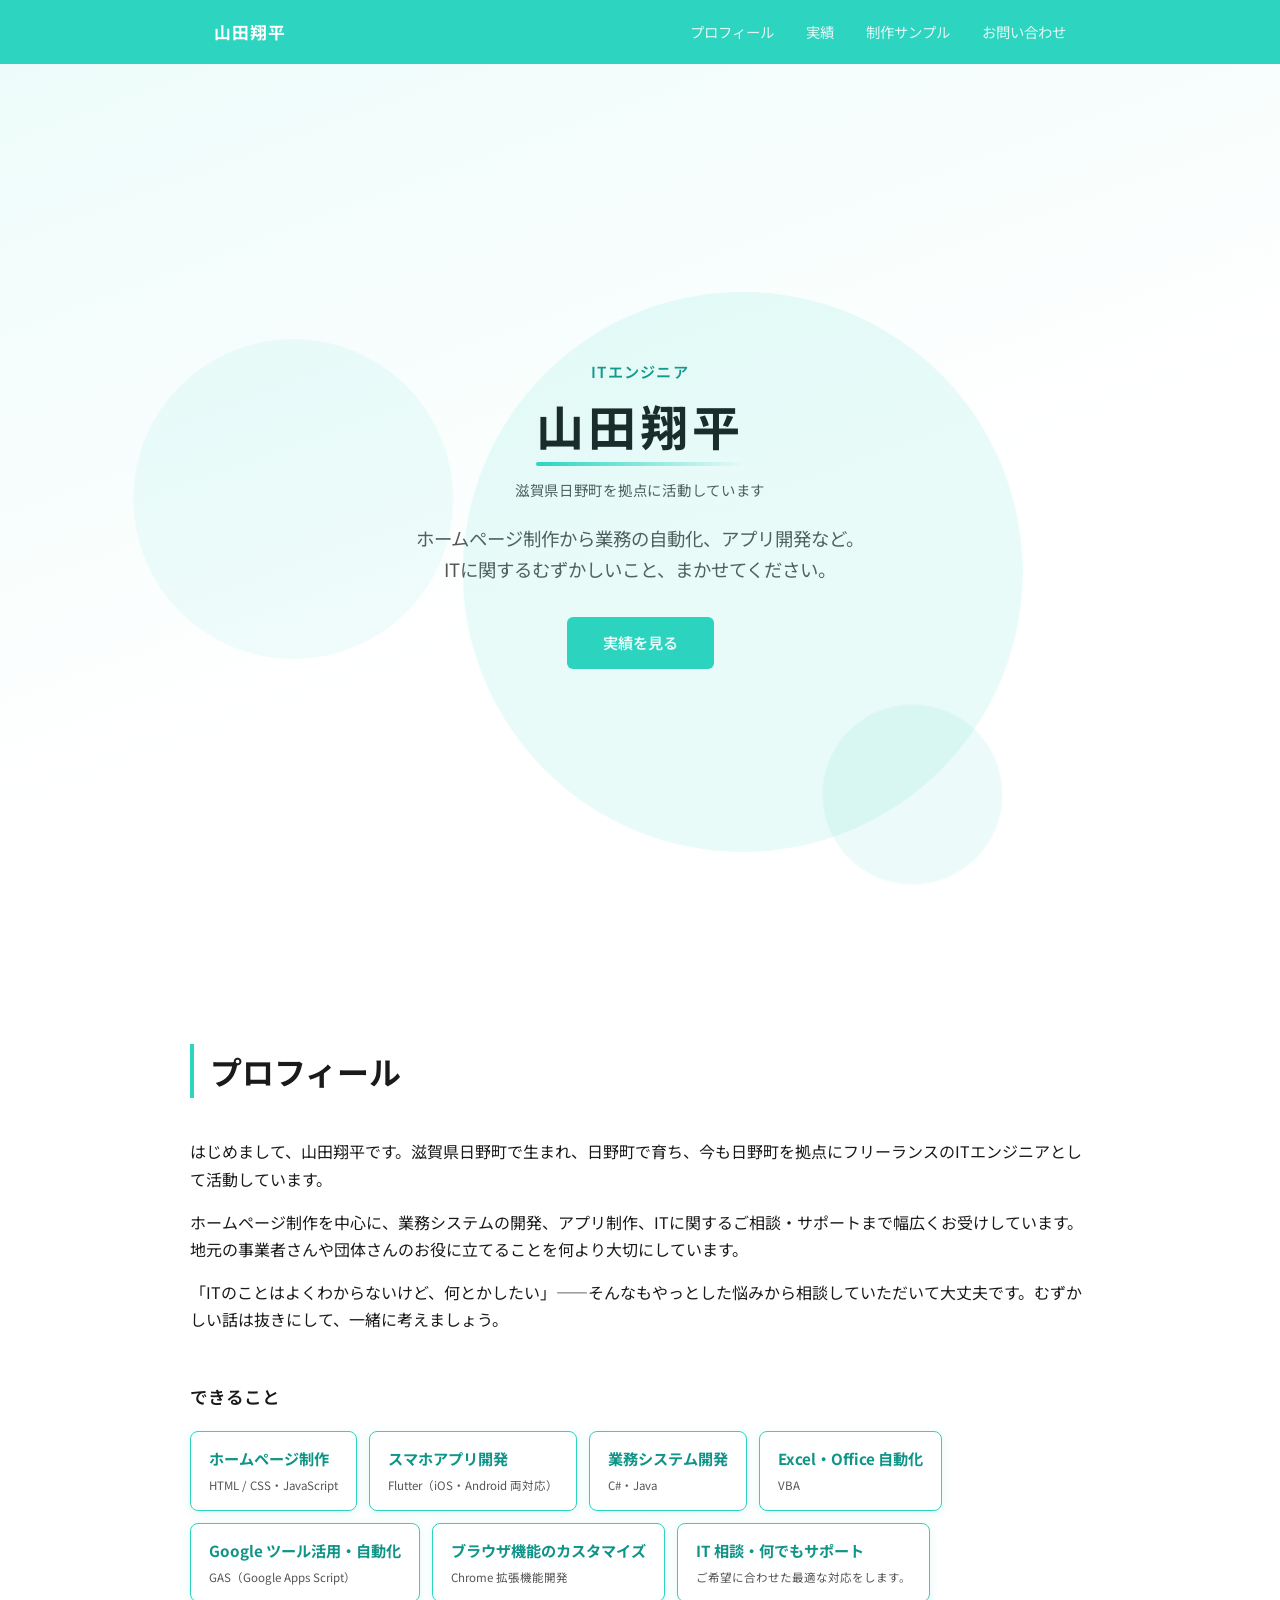
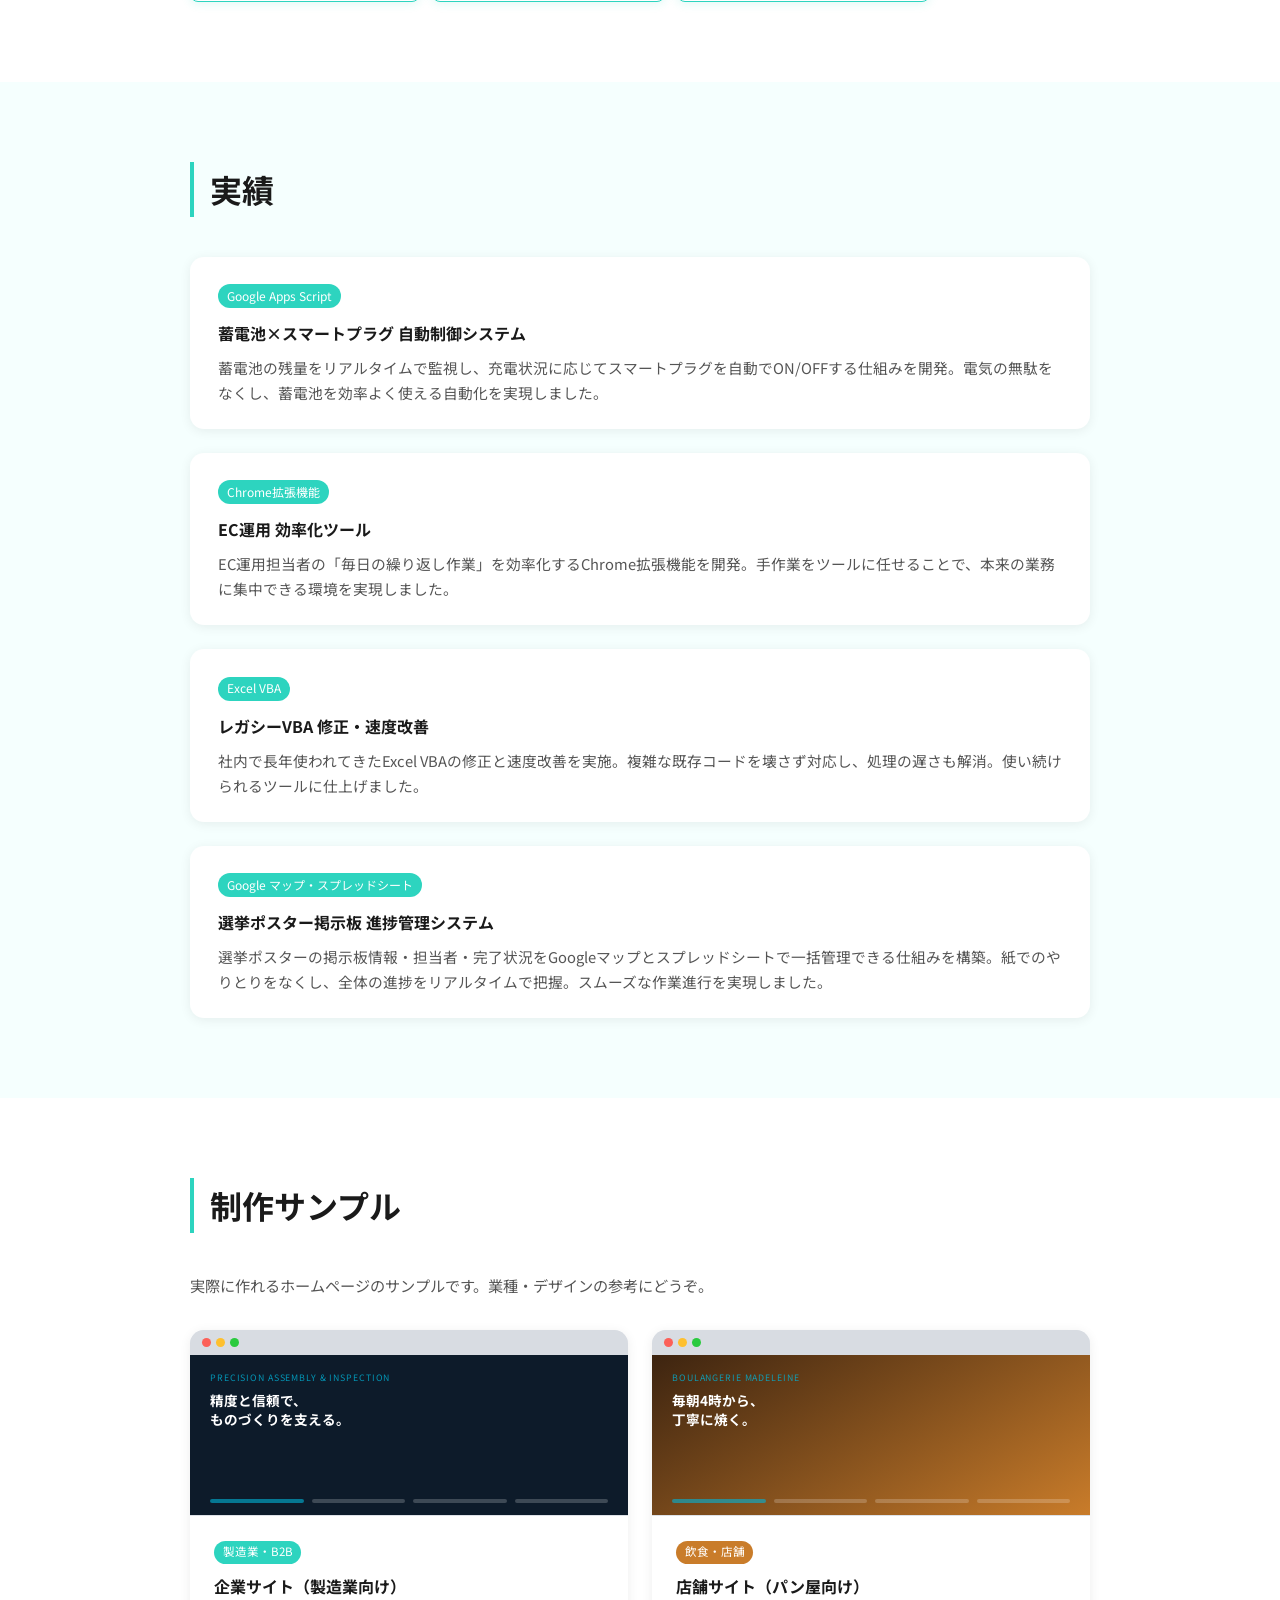
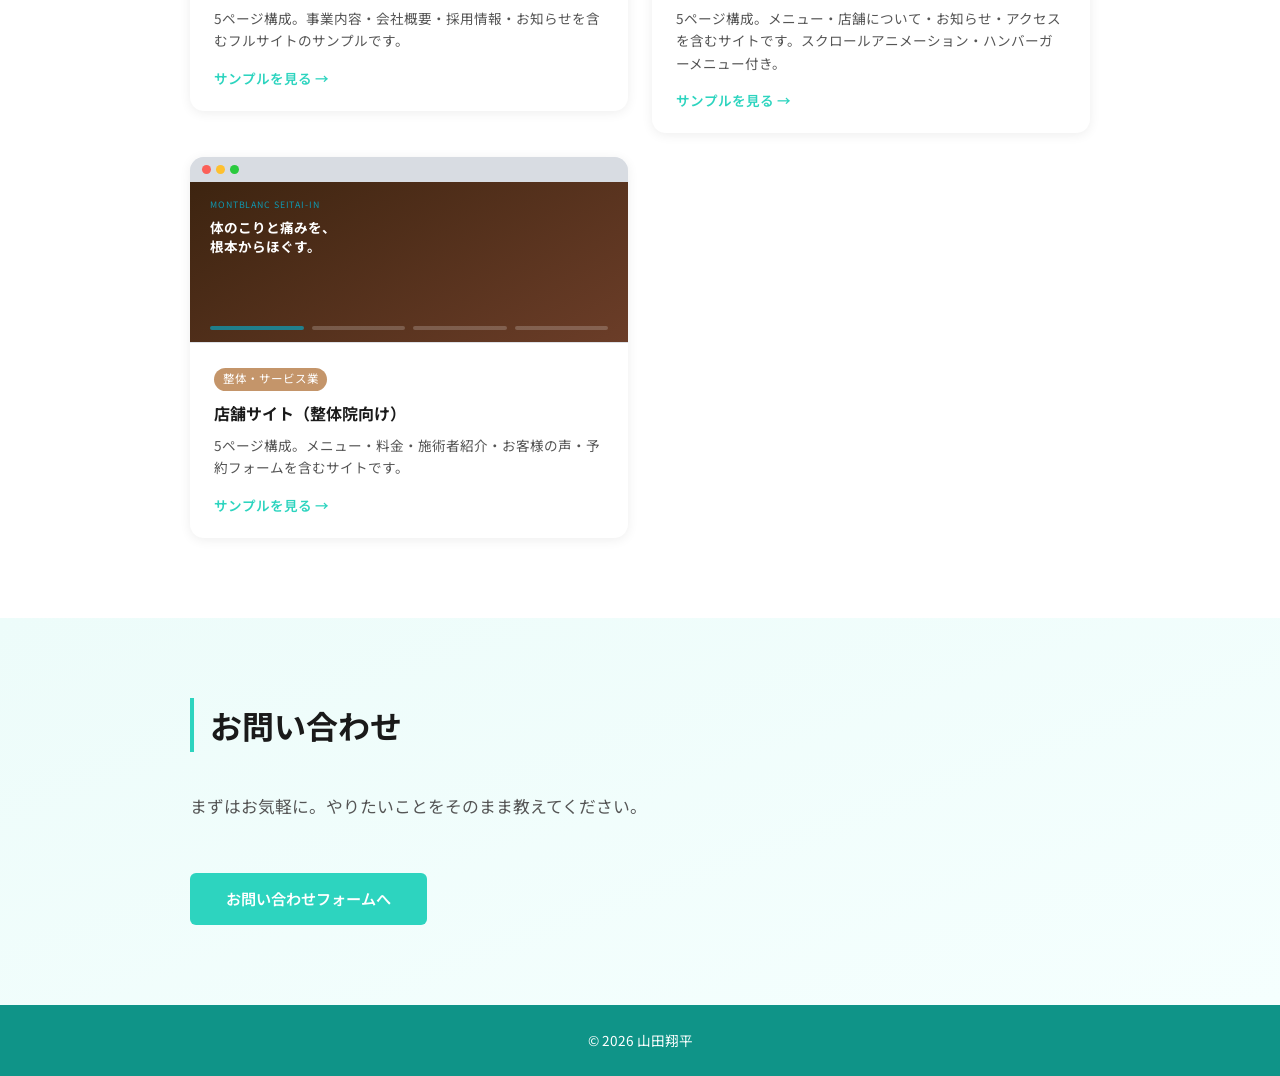
==== commit 988241fc: "Deploy: 2026-05-22 02:59" ====
--- a/index.html
+++ b/index.html
@@ -134,6 +134,30 @@
               <p class="sample-card__tag">製造業・B2B</p>
               <h3 class="sample-card__title">企業サイト（製造業向け）</h3>
               <p class="sample-card__desc">5ページ構成。事業内容・会社概要・採用情報・お知らせを含むフルサイトのサンプルです。</p>
+              <span class="sample-card__link">サンプルを見る →</span>
+            </div>
+          </a>
+        </li>
+        <li class="sample-card">
+          <a href="samples/sample03/index.html" target="_blank" rel="noopener noreferrer">
+            <div class="sample-card__browser">
+              <div class="sample-card__browser-bar">
+                <span></span><span></span><span></span>
+              </div>
+              <div class="sample-card__preview sample-card__preview--bakery">
+                <div class="sample-card__preview-hero">
+                  <p class="sample-card__preview-label">Boulangerie Madeleine</p>
+                  <p class="sample-card__preview-title">毎朝4時から、<br>丁寧に焼く。</p>
+                </div>
+                <div class="sample-card__preview-nav">
+                  <span></span><span></span><span></span><span></span>
+                </div>
+              </div>
+            </div>
+            <div class="sample-card__body">
+              <p class="sample-card__tag sample-card__tag--bakery">飲食・店舗</p>
+              <h3 class="sample-card__title">店舗サイト（パン屋向け）</h3>
+              <p class="sample-card__desc">5ページ構成。メニュー・店舗について・お知らせ・アクセスを含むサイトです。スクロールアニメーション・ハンバーガーメニュー付き。</p>
               <span class="sample-card__link">サンプルを見る →</span>
             </div>
           </a>
--- a/style.css
+++ b/style.css
@@ -423,6 +423,12 @@
 
 .sample-card__tag--warm { background: #C4956A; }
 
+.sample-card__preview--bakery {
+  background: linear-gradient(150deg, #3D2410 0%, #C97C2A 100%);
+}
+
+.sample-card__tag--bakery { background: #C97C2A; }
+
 .sample-card__link {
   font-size: 0.85rem;
   color: var(--color-accent);
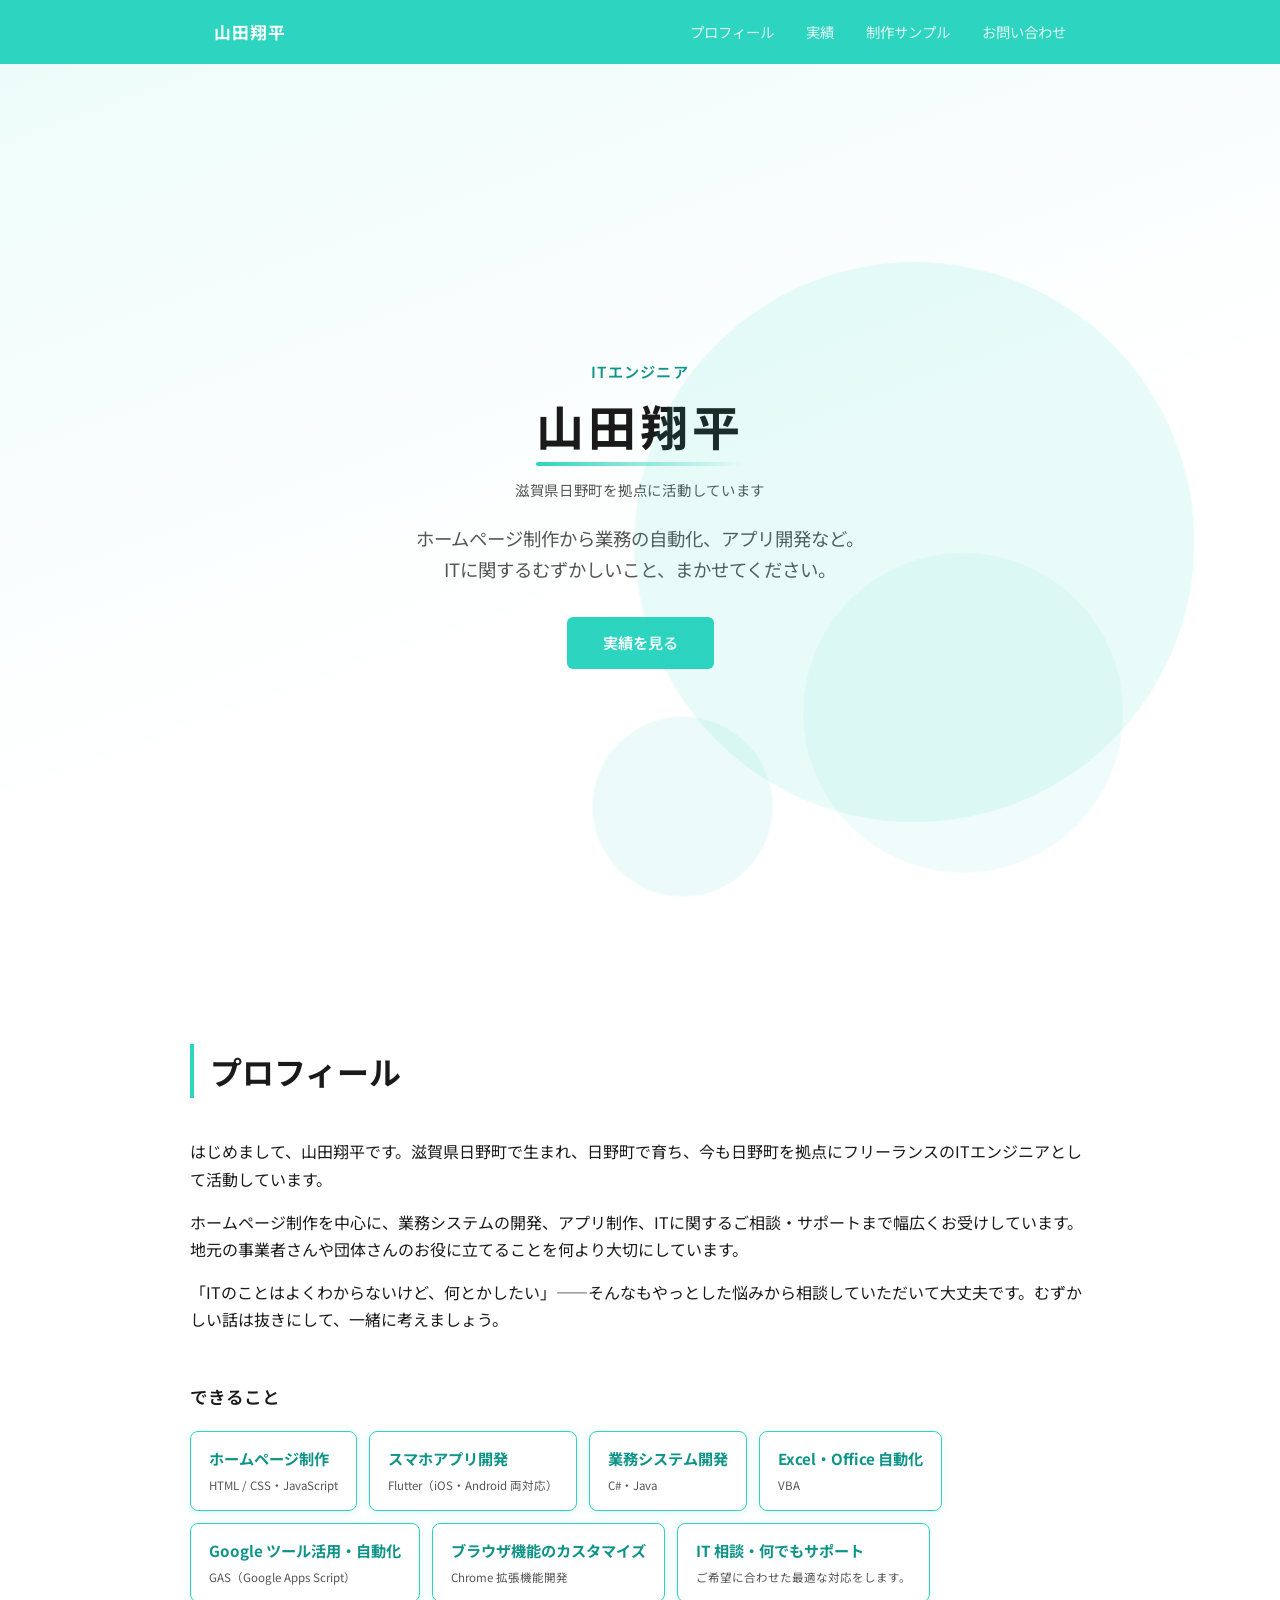
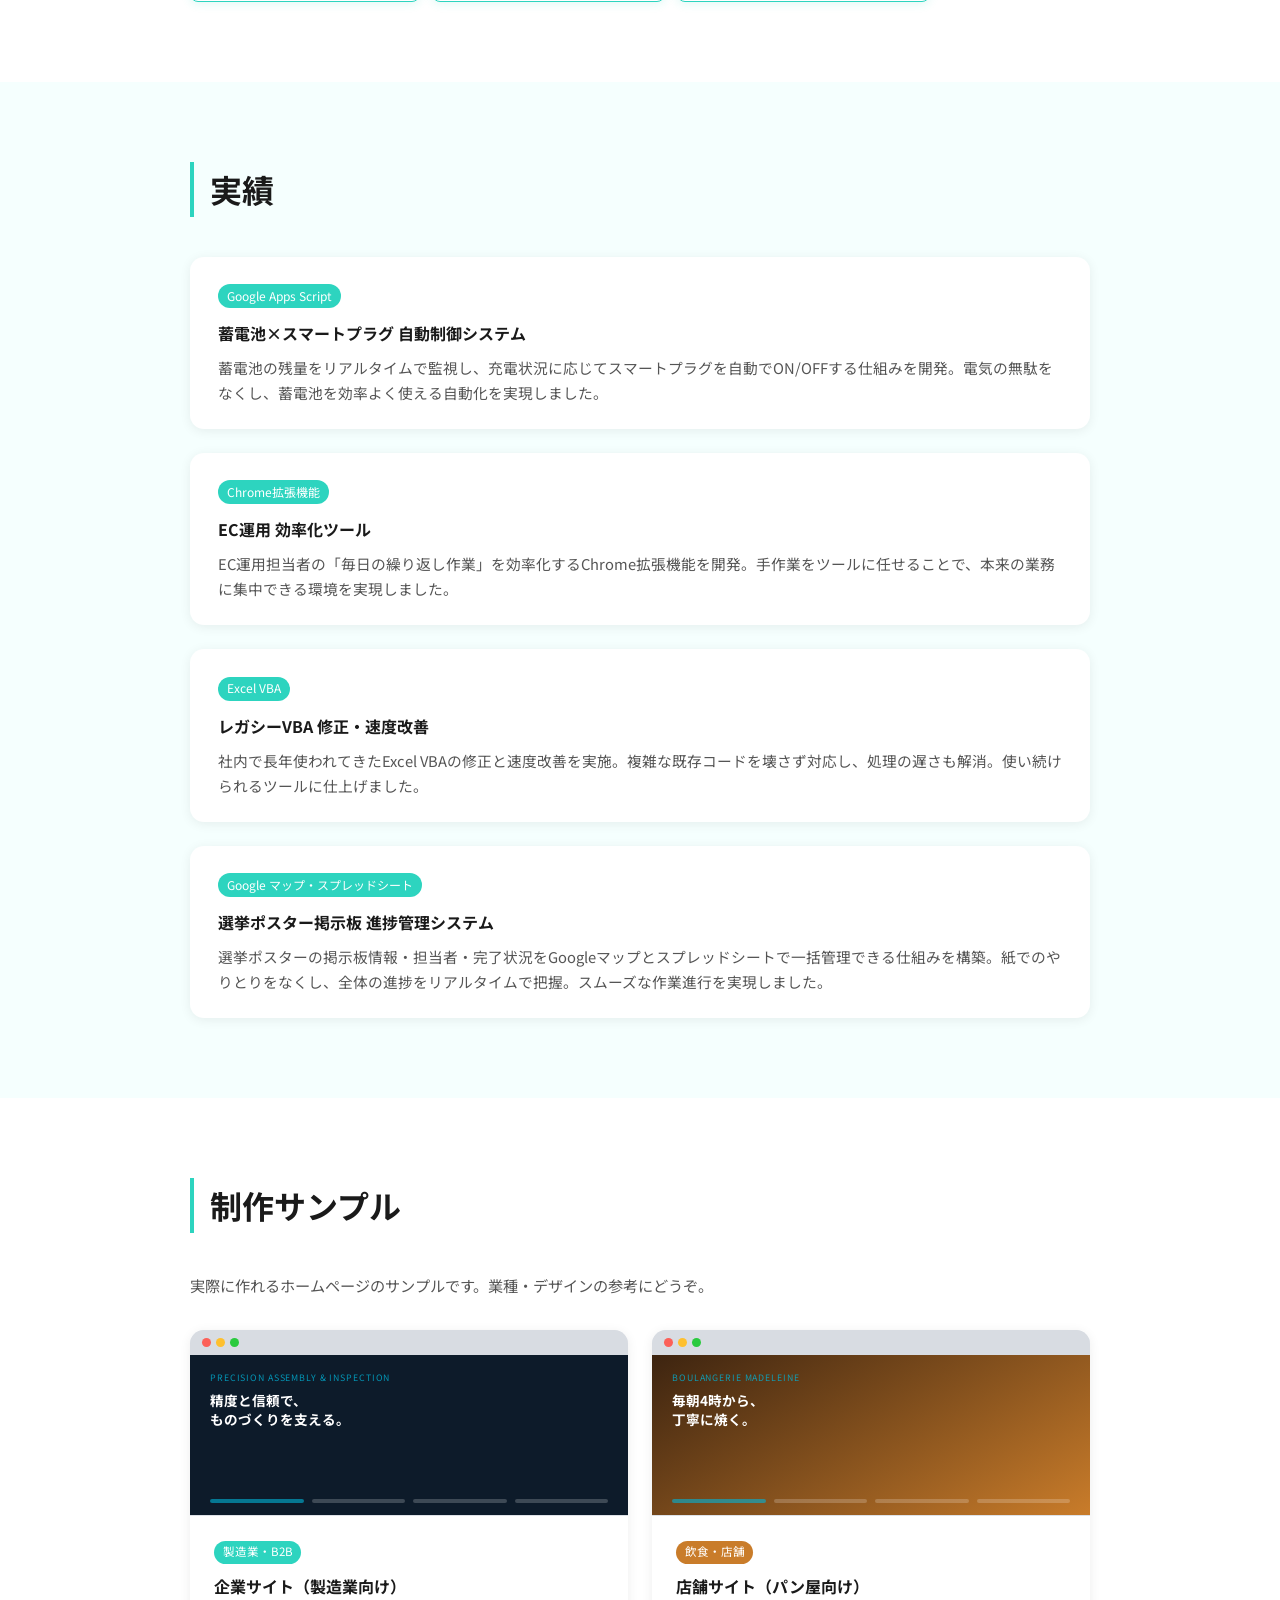
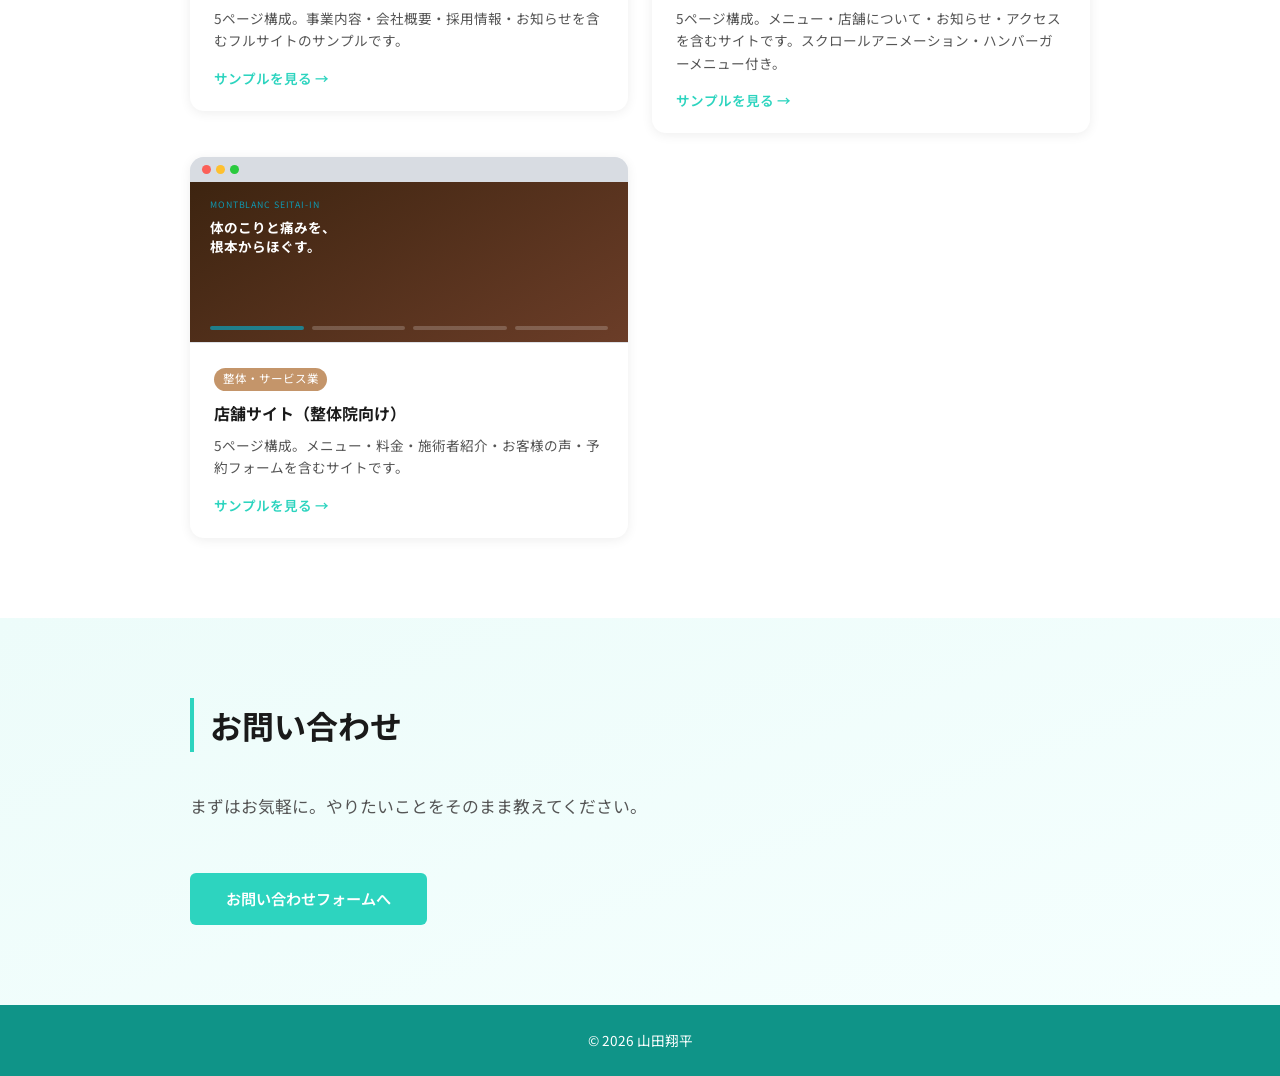
==== commit 405e8be2: "Deploy: 2026-05-22 04:12" ====
--- a/index.html
+++ b/index.html
@@ -41,39 +41,39 @@
 
   <section class="section" id="profile">
     <div class="container">
-      <h2 class="section__title">プロフィール</h2>
+      <h2 class="section__title fade-up">プロフィール</h2>
       <div class="profile__text">
-        <p>はじめまして、山田翔平です。滋賀県日野町で生まれ、日野町で育ち、今も日野町を拠点にフリーランスのITエンジニアとして活動しています。</p>
-        <p>ホームページ制作を中心に、業務システムの開発、アプリ制作、ITに関するご相談・サポートまで幅広くお受けしています。地元の事業者さんや団体さんのお役に立てることを何より大切にしています。</p>
-        <p>「ITのことはよくわからないけど、何とかしたい」——そんなもやっとした悩みから相談していただいて大丈夫です。むずかしい話は抜きにして、一緒に考えましょう。</p>
+        <p class="fade-up delay-1">はじめまして、山田翔平です。滋賀県日野町で生まれ、日野町で育ち、今も日野町を拠点にフリーランスのITエンジニアとして活動しています。</p>
+        <p class="fade-up delay-2">ホームページ制作を中心に、業務システムの開発、アプリ制作、ITに関するご相談・サポートまで幅広くお受けしています。地元の事業者さんや団体さんのお役に立てることを何より大切にしています。</p>
+        <p class="fade-up delay-3">「ITのことはよくわからないけど、何とかしたい」——そんなもやっとした悩みから相談していただいて大丈夫です。むずかしい話は抜きにして、一緒に考えましょう。</p>
       </div>
-      <h3 class="skills__heading">できること</h3>
+      <h3 class="skills__heading fade-up">できること</h3>
       <ul class="skills">
-        <li class="skill-tag">
+        <li class="skill-tag fade-up delay-1">
           <span class="skill-tag__label">ホームページ制作</span>
           <span class="skill-tag__tech">HTML / CSS・JavaScript</span>
         </li>
-        <li class="skill-tag">
+        <li class="skill-tag fade-up delay-2">
           <span class="skill-tag__label">スマホアプリ開発</span>
           <span class="skill-tag__tech">Flutter（iOS・Android 両対応）</span>
         </li>
-        <li class="skill-tag">
+        <li class="skill-tag fade-up delay-3">
           <span class="skill-tag__label">業務システム開発</span>
           <span class="skill-tag__tech">C#・Java</span>
         </li>
-        <li class="skill-tag">
+        <li class="skill-tag fade-up delay-1">
           <span class="skill-tag__label">Excel・Office 自動化</span>
           <span class="skill-tag__tech">VBA</span>
         </li>
-        <li class="skill-tag">
+        <li class="skill-tag fade-up delay-2">
           <span class="skill-tag__label">Google ツール活用・自動化</span>
           <span class="skill-tag__tech">GAS（Google Apps Script）</span>
         </li>
-        <li class="skill-tag">
+        <li class="skill-tag fade-up delay-3">
           <span class="skill-tag__label">ブラウザ機能のカスタマイズ</span>
           <span class="skill-tag__tech">Chrome 拡張機能開発</span>
         </li>
-        <li class="skill-tag">
+        <li class="skill-tag fade-up delay-4">
           <span class="skill-tag__label">IT 相談・何でもサポート</span>
           <span class="skill-tag__tech">ご希望に合わせた最適な対応をします。</span>
         </li>
@@ -83,24 +83,24 @@
 
   <section class="section section--alt" id="works">
     <div class="container">
-      <h2 class="section__title">実績</h2>
+      <h2 class="section__title fade-up">実績</h2>
       <ul class="works__list">
-        <li class="work-card">
+        <li class="work-card fade-up delay-1">
           <p class="work-card__tag">Google Apps Script</p>
           <h3 class="work-card__title">蓄電池×スマートプラグ 自動制御システム</h3>
           <p class="work-card__desc">蓄電池の残量をリアルタイムで監視し、充電状況に応じてスマートプラグを自動でON/OFFする仕組みを開発。電気の無駄をなくし、蓄電池を効率よく使える自動化を実現しました。</p>
         </li>
-        <li class="work-card">
+        <li class="work-card fade-up delay-2">
           <p class="work-card__tag">Chrome拡張機能</p>
           <h3 class="work-card__title">EC運用 効率化ツール</h3>
           <p class="work-card__desc">EC運用担当者の「毎日の繰り返し作業」を効率化するChrome拡張機能を開発。手作業をツールに任せることで、本来の業務に集中できる環境を実現しました。</p>
         </li>
-        <li class="work-card">
+        <li class="work-card fade-up delay-3">
           <p class="work-card__tag">Excel VBA</p>
           <h3 class="work-card__title">レガシーVBA 修正・速度改善</h3>
           <p class="work-card__desc">社内で長年使われてきたExcel VBAの修正と速度改善を実施。複雑な既存コードを壊さず対応し、処理の遅さも解消。使い続けられるツールに仕上げました。</p>
         </li>
-        <li class="work-card">
+        <li class="work-card fade-up delay-4">
           <p class="work-card__tag">Google マップ・スプレッドシート</p>
           <h3 class="work-card__title">選挙ポスター掲示板 進捗管理システム</h3>
           <p class="work-card__desc">選挙ポスターの掲示板情報・担当者・完了状況をGoogleマップとスプレッドシートで一括管理できる仕組みを構築。紙でのやりとりをなくし、全体の進捗をリアルタイムで把握。スムーズな作業進行を実現しました。</p>
@@ -111,10 +111,10 @@
 
   <section class="section" id="samples">
     <div class="container">
-      <h2 class="section__title">制作サンプル</h2>
-      <p class="samples__lead">実際に作れるホームページのサンプルです。業種・デザインの参考にどうぞ。</p>
+      <h2 class="section__title fade-up">制作サンプル</h2>
+      <p class="samples__lead fade-up delay-1">実際に作れるホームページのサンプルです。業種・デザインの参考にどうぞ。</p>
       <ul class="samples__list">
-        <li class="sample-card">
+        <li class="sample-card fade-up delay-1">
           <a href="samples/sample01/index.html" target="_blank" rel="noopener noreferrer">
             <div class="sample-card__browser">
               <div class="sample-card__browser-bar">
@@ -138,7 +138,7 @@
             </div>
           </a>
         </li>
-        <li class="sample-card">
+        <li class="sample-card fade-up delay-2">
           <a href="samples/sample03/index.html" target="_blank" rel="noopener noreferrer">
             <div class="sample-card__browser">
               <div class="sample-card__browser-bar">
@@ -162,7 +162,7 @@
             </div>
           </a>
         </li>
-        <li class="sample-card">
+        <li class="sample-card fade-up delay-3">
           <a href="samples/sample02/index.html" target="_blank" rel="noopener noreferrer">
             <div class="sample-card__browser">
               <div class="sample-card__browser-bar">
@@ -192,9 +192,9 @@
 
   <section class="section section--alt" id="contact">
     <div class="container">
-      <h2 class="section__title">お問い合わせ</h2>
-      <p class="contact__lead">まずはお気軽に。やりたいことをそのまま教えてください。</p>
-      <a href="https://forms.gle/zqJ8c3pQj29Q1jH1A" class="btn" target="_blank" rel="noopener noreferrer">お問い合わせフォームへ</a>
+      <h2 class="section__title fade-up">お問い合わせ</h2>
+      <p class="contact__lead fade-up delay-1">まずはお気軽に。やりたいことをそのまま教えてください。</p>
+      <a href="https://forms.gle/zqJ8c3pQj29Q1jH1A" class="btn fade-up delay-2" target="_blank" rel="noopener noreferrer">お問い合わせフォームへ</a>
     </div>
   </section>
 
@@ -237,6 +237,12 @@
     }
 
     animate();
+
+    const fadeEls = document.querySelectorAll('.fade-up');
+    const obs = new IntersectionObserver(entries => {
+      entries.forEach(e => { if (e.isIntersecting) { e.target.classList.add('is-visible'); obs.unobserve(e.target); } });
+    }, { threshold: 0.12 });
+    fadeEls.forEach(el => obs.observe(el));
   </script>
 
 </body>
--- a/style.css
+++ b/style.css
@@ -435,6 +435,23 @@
   font-weight: 600;
 }
 
+/* ===== Animations ===== */
+.fade-up {
+  opacity: 0;
+  transform: translateY(28px);
+  transition: opacity 0.65s ease, transform 0.65s ease;
+}
+
+.fade-up.is-visible {
+  opacity: 1;
+  transform: translateY(0);
+}
+
+.fade-up.delay-1 { transition-delay: 0.1s; }
+.fade-up.delay-2 { transition-delay: 0.2s; }
+.fade-up.delay-3 { transition-delay: 0.3s; }
+.fade-up.delay-4 { transition-delay: 0.4s; }
+
 /* ===== Footer ===== */
 .footer {
   background: var(--color-accent-hover);
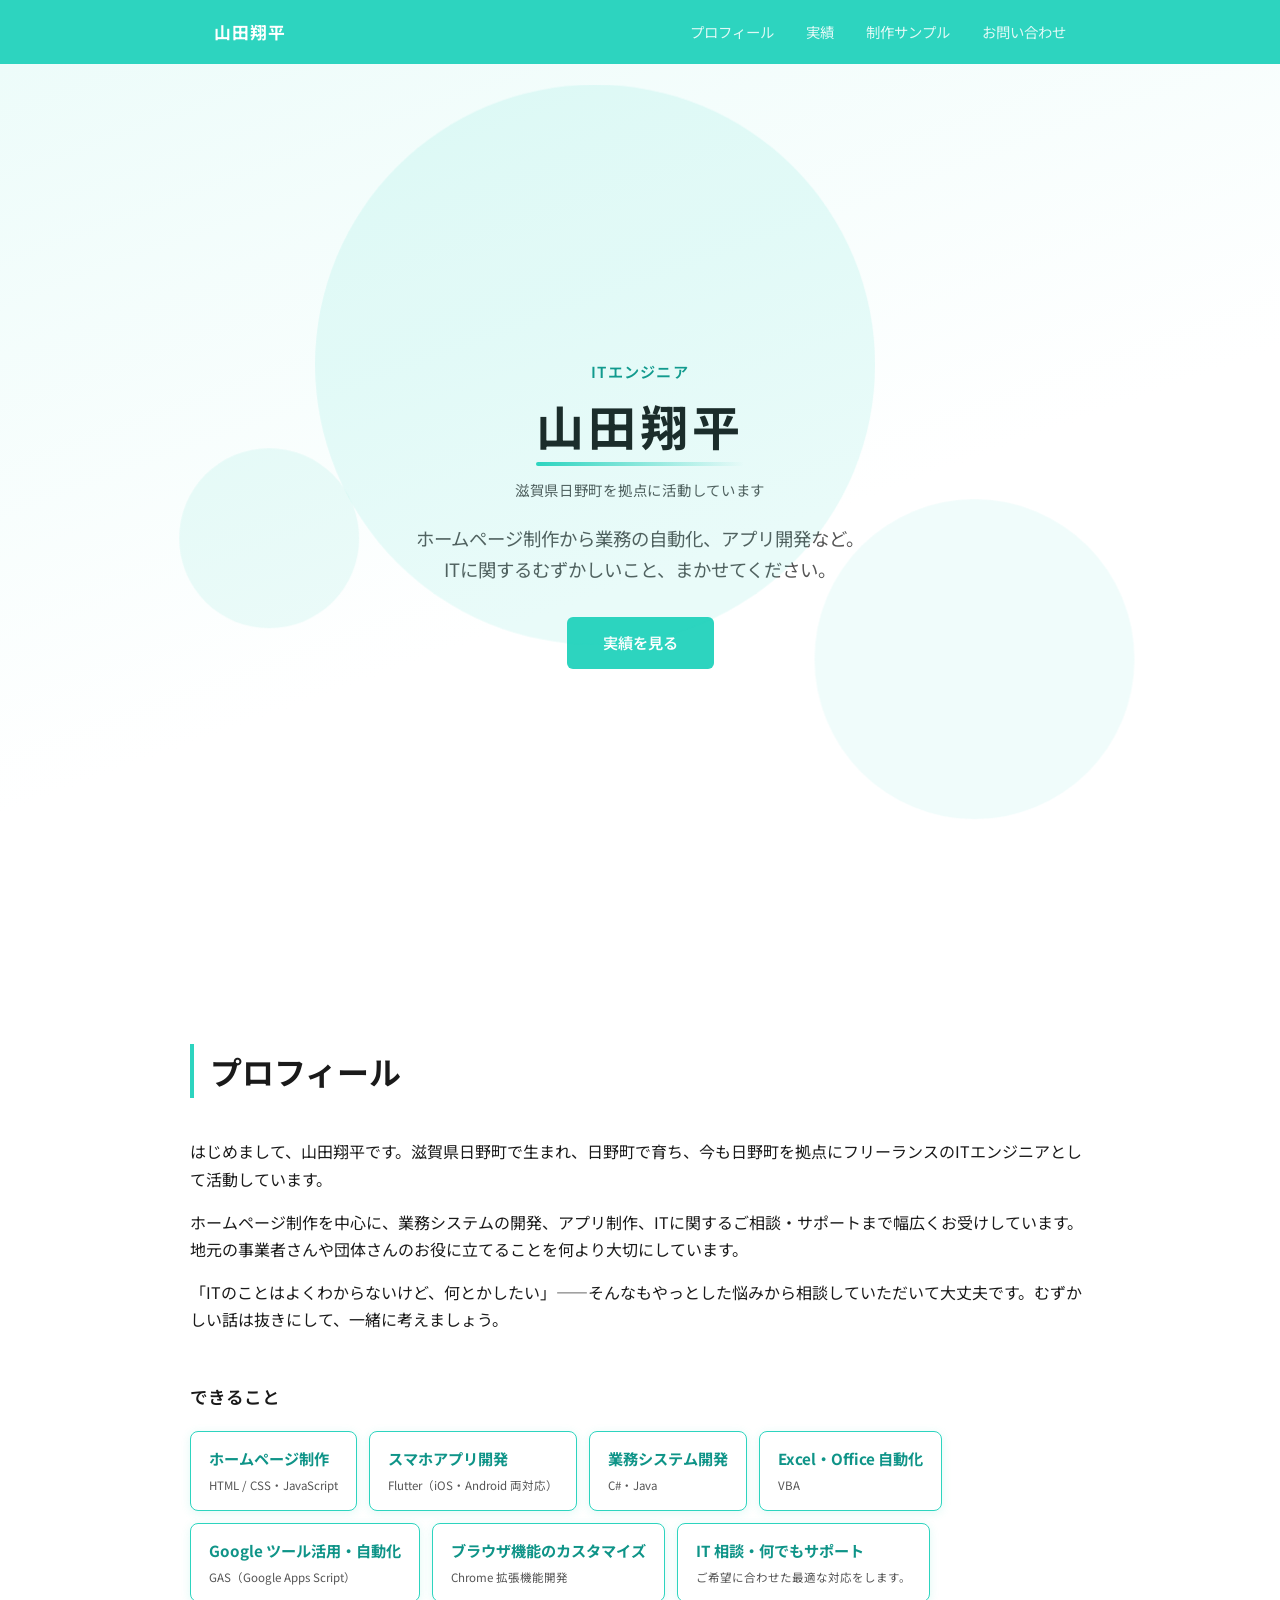
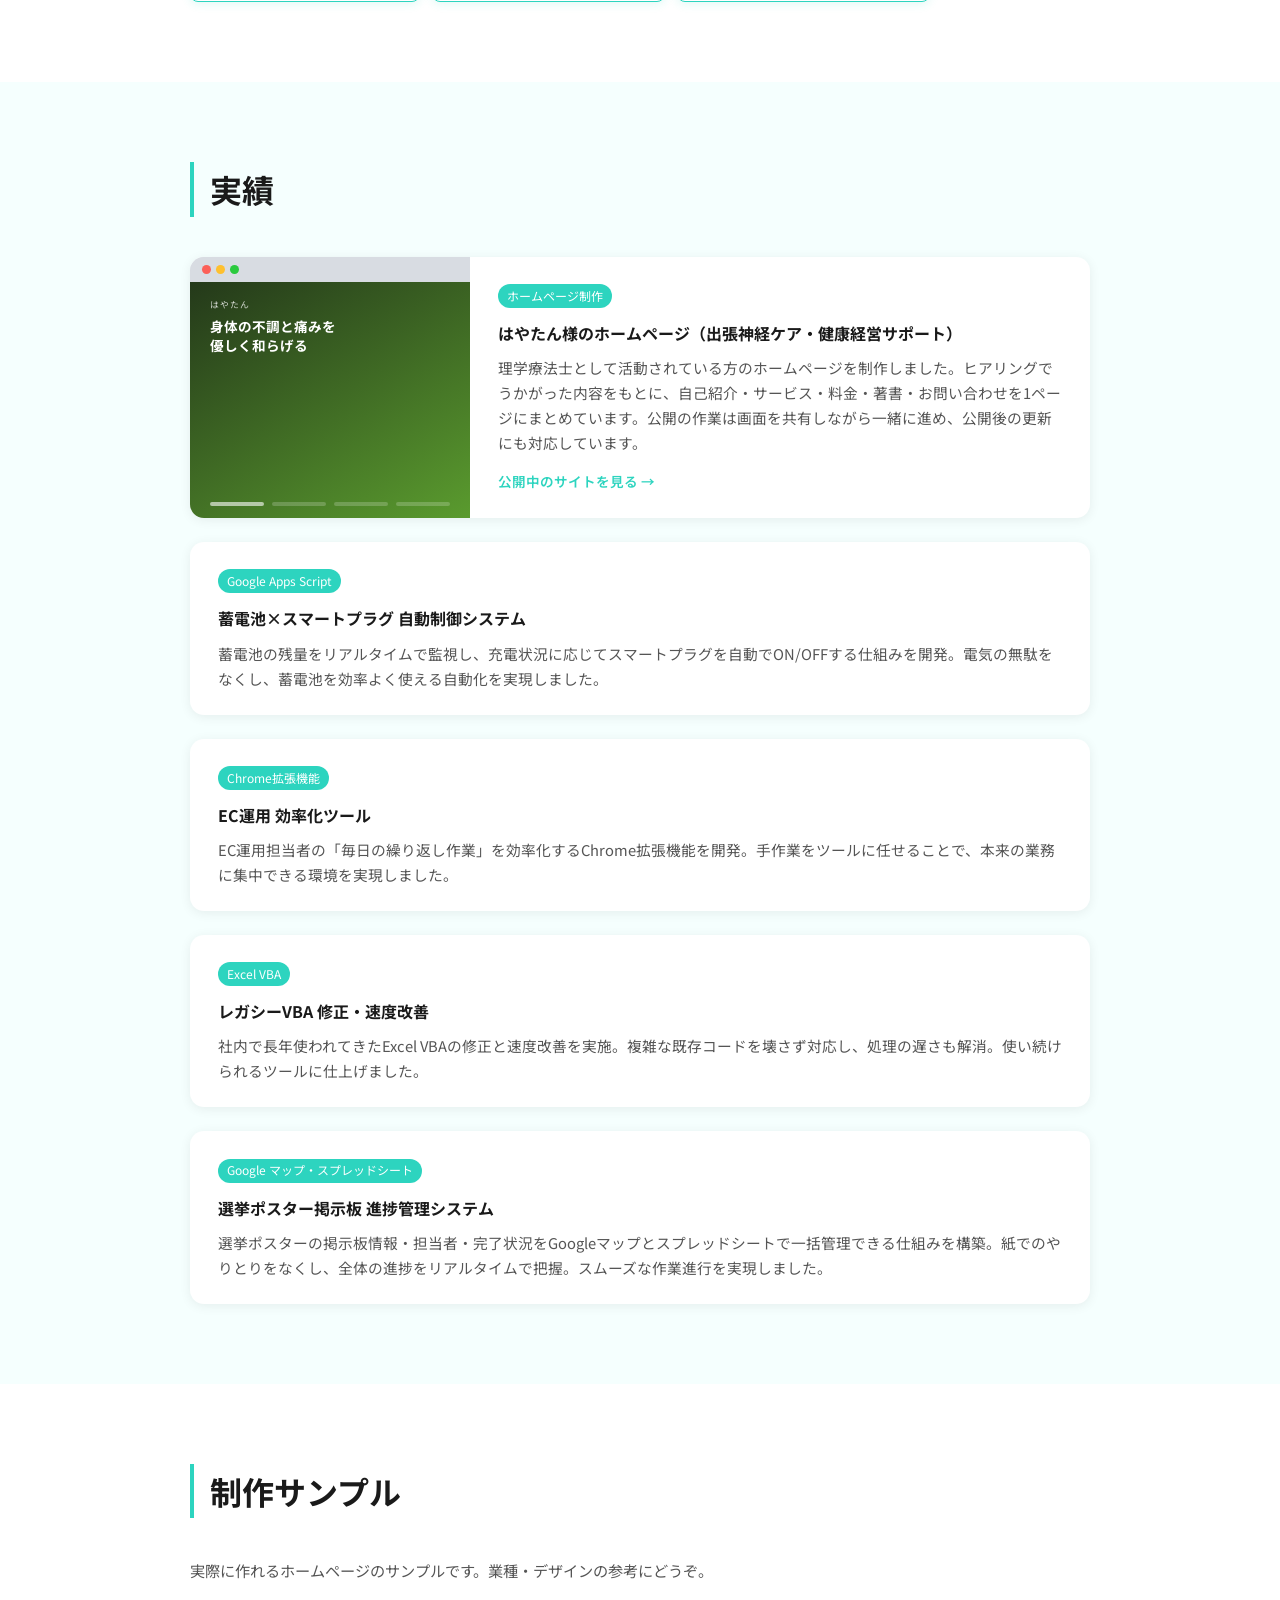
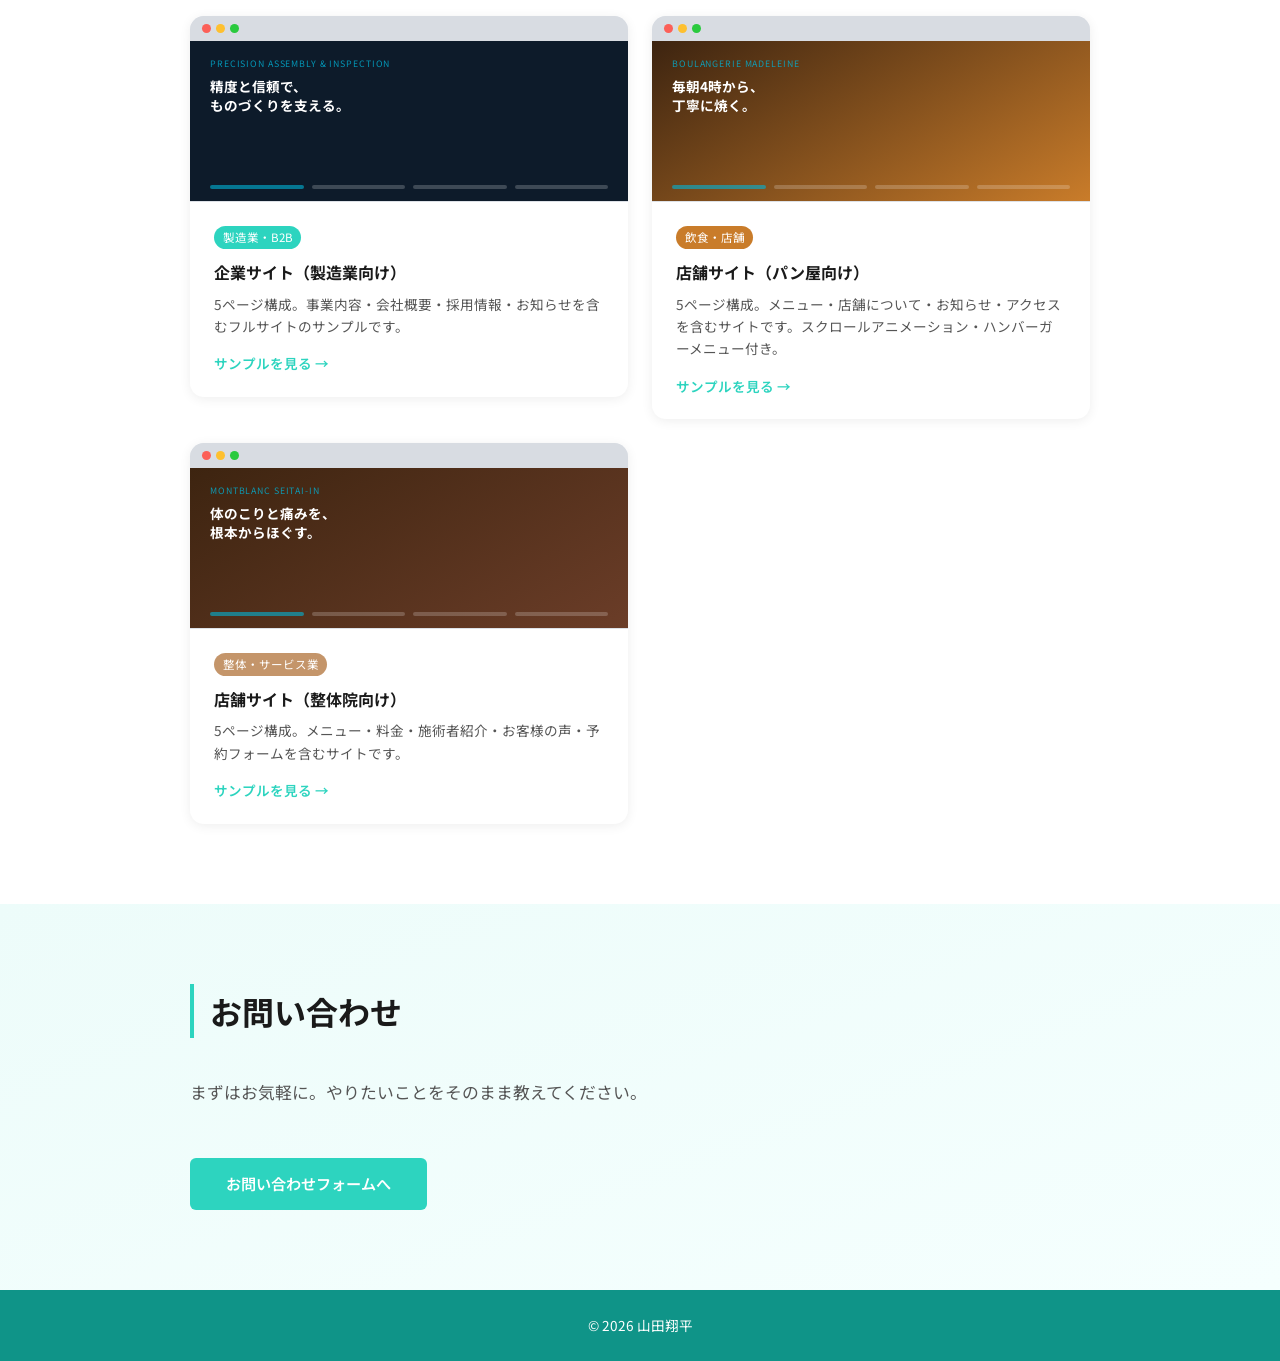
==== commit ce8a7487: "Deploy: 2026-10-13 05:40" ====
--- a/index.html
+++ b/index.html
@@ -85,6 +85,30 @@
     <div class="container">
       <h2 class="section__title fade-up">実績</h2>
       <ul class="works__list">
+        <li class="work-card work-card--site fade-up delay-1">
+          <a href="https://hayatan-86.com/" target="_blank" rel="noopener noreferrer">
+            <div class="sample-card__browser">
+              <div class="sample-card__browser-bar">
+                <span></span><span></span><span></span>
+              </div>
+              <div class="sample-card__preview sample-card__preview--hayatan">
+                <div class="sample-card__preview-hero">
+                  <p class="sample-card__preview-label">はやたん</p>
+                  <p class="sample-card__preview-title">身体の不調と痛みを<br>優しく和らげる</p>
+                </div>
+                <div class="sample-card__preview-nav">
+                  <span></span><span></span><span></span><span></span>
+                </div>
+              </div>
+            </div>
+            <div class="work-card__body">
+              <p class="work-card__tag">ホームページ制作</p>
+              <h3 class="work-card__title">はやたん様のホームページ（出張神経ケア・健康経営サポート）</h3>
+              <p class="work-card__desc">理学療法士として活動されている方のホームページを制作しました。ヒアリングでうかがった内容をもとに、自己紹介・サービス・料金・著書・お問い合わせを1ページにまとめています。公開の作業は画面を共有しながら一緒に進め、公開後の更新にも対応しています。</p>
+              <span class="sample-card__link">公開中のサイトを見る →</span>
+            </div>
+          </a>
+        </li>
         <li class="work-card fade-up delay-1">
           <p class="work-card__tag">Google Apps Script</p>
           <h3 class="work-card__title">蓄電池×スマートプラグ 自動制御システム</h3>
--- a/style.css
+++ b/style.css
@@ -290,6 +290,49 @@
   line-height: 1.7;
 }
 
+/* 公開中のサイトへ飛べる実績カード（画面の絵＋本文の横並び） */
+.work-card--site {
+  background: none;
+  padding: 0;
+  box-shadow: none;
+}
+
+.work-card--site a {
+  display: grid;
+  grid-template-columns: 280px 1fr;
+  background: #fff;
+  border-radius: 14px;
+  overflow: hidden;
+  box-shadow: 0 2px 12px rgba(0,0,0,0.07);
+  text-decoration: none;
+  color: inherit;
+  transition: transform 0.2s, box-shadow 0.2s;
+}
+.work-card--site a:hover {
+  transform: translateY(-4px);
+  box-shadow: 0 8px 28px rgba(0,0,0,0.13);
+}
+
+.work-card--site .sample-card__browser {
+  display: flex;
+  flex-direction: column;
+  border-bottom: none;
+}
+
+.work-card--site .sample-card__preview {
+  flex: 1;
+  height: auto;
+  min-height: 160px;
+}
+
+.work-card__body {
+  padding: 1.5rem 1.75rem;
+}
+
+.work-card--site .work-card__desc {
+  margin-bottom: 0.75rem;
+}
+
 /* ===== Contact ===== */
 #contact {
   background: linear-gradient(160deg, #edfcfa 0%, #f5fffe 100%);
@@ -429,6 +472,16 @@
 
 .sample-card__tag--bakery { background: #C97C2A; }
 
+.sample-card__preview--hayatan {
+  background: linear-gradient(150deg, #24391a 0%, #5a9b2e 100%);
+}
+.sample-card__preview--hayatan .sample-card__preview-label {
+  color: rgba(255,255,255,0.8);
+}
+.sample-card__preview--hayatan .sample-card__preview-nav span:first-child {
+  background: rgba(255,255,255,0.6);
+}
+
 .sample-card__link {
   font-size: 0.85rem;
   color: var(--color-accent);
@@ -486,4 +539,8 @@
   .skill-tag {
     min-width: 100px;
   }
-}
+
+  .work-card--site a {
+    grid-template-columns: 1fr;
+  }
+}
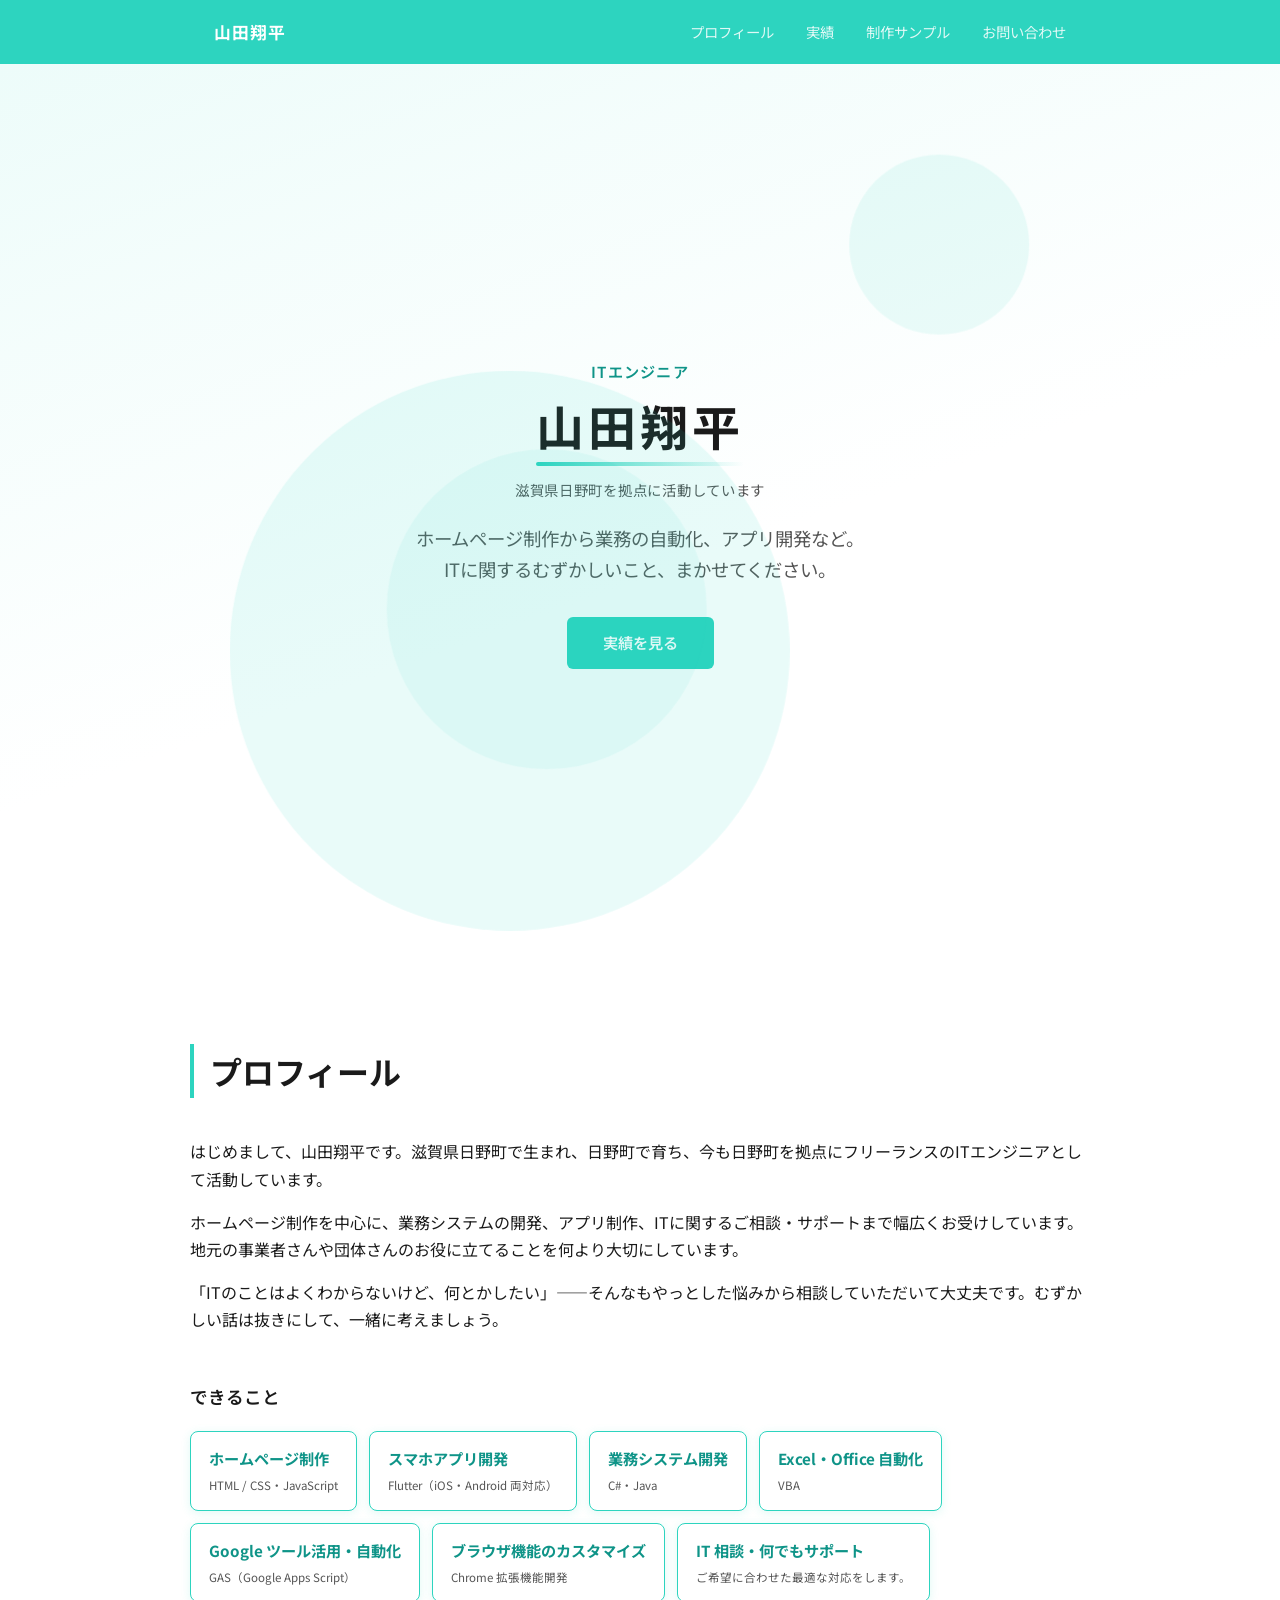
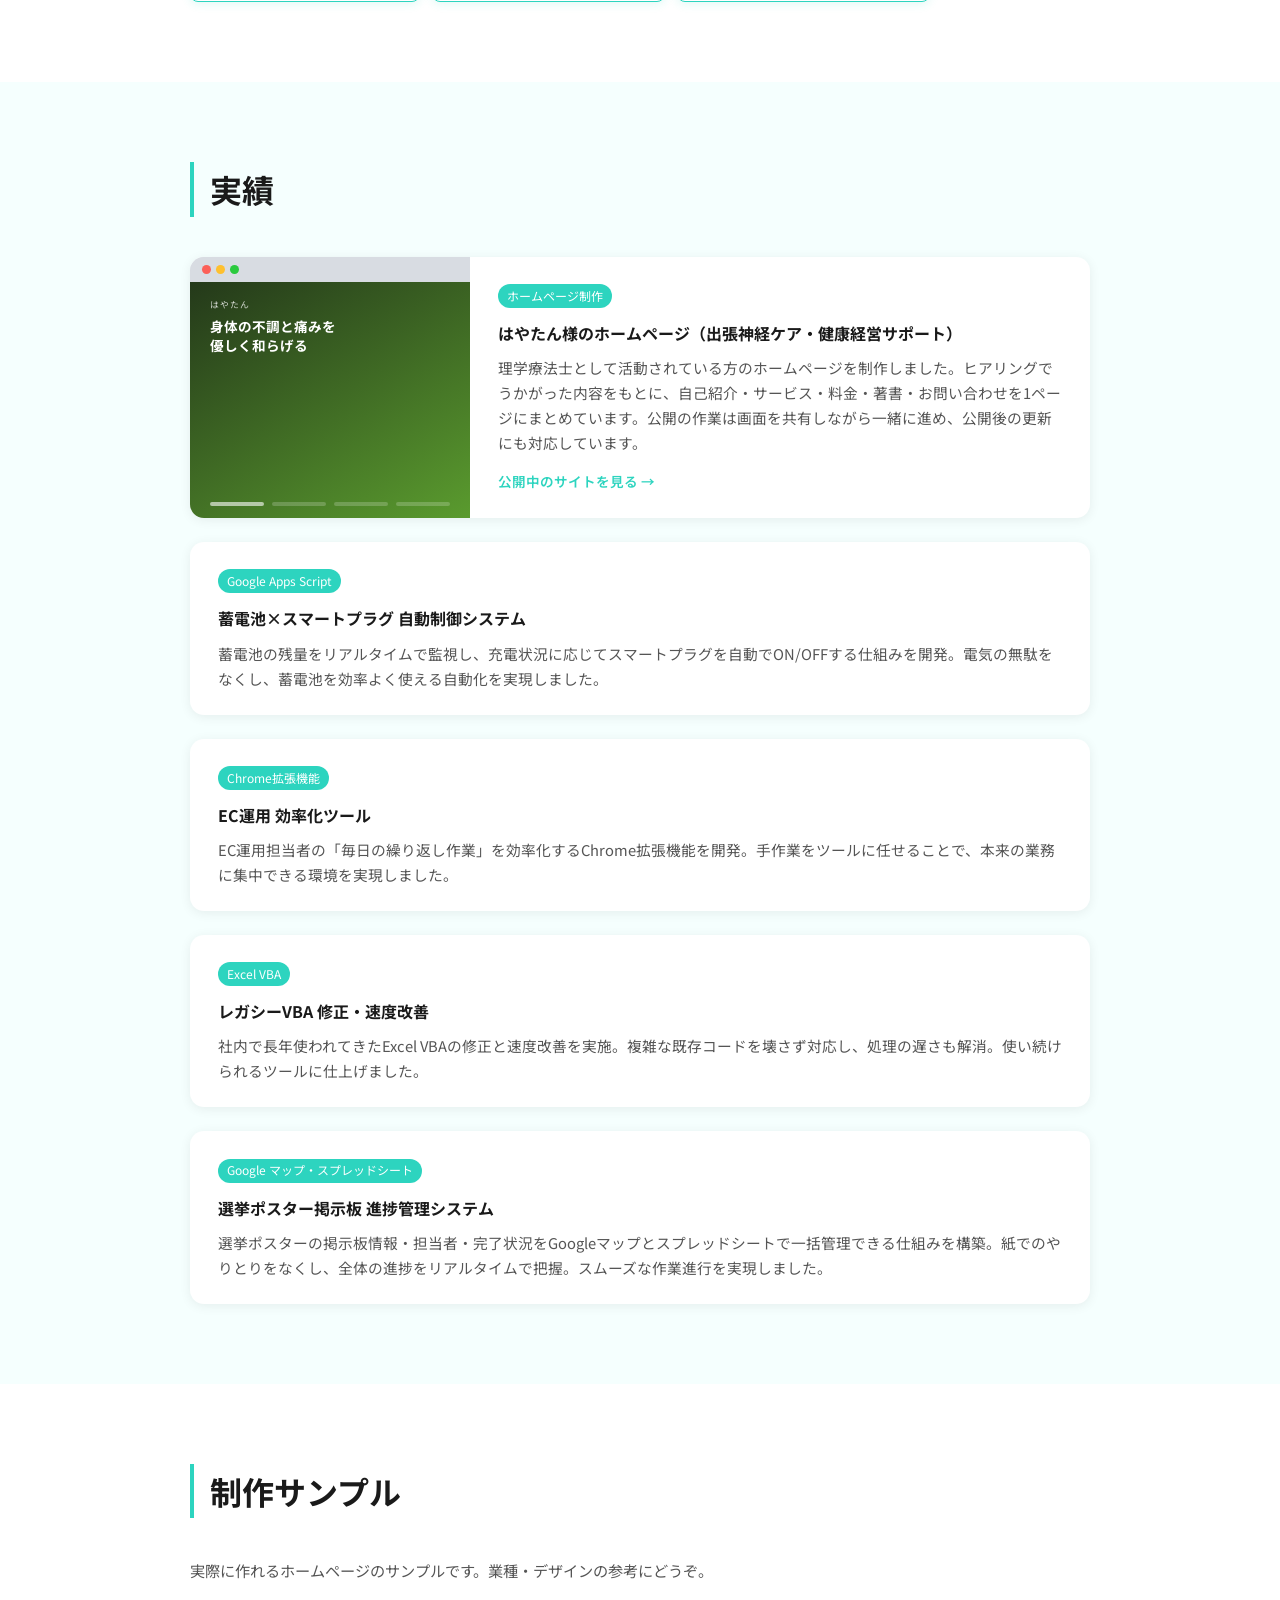
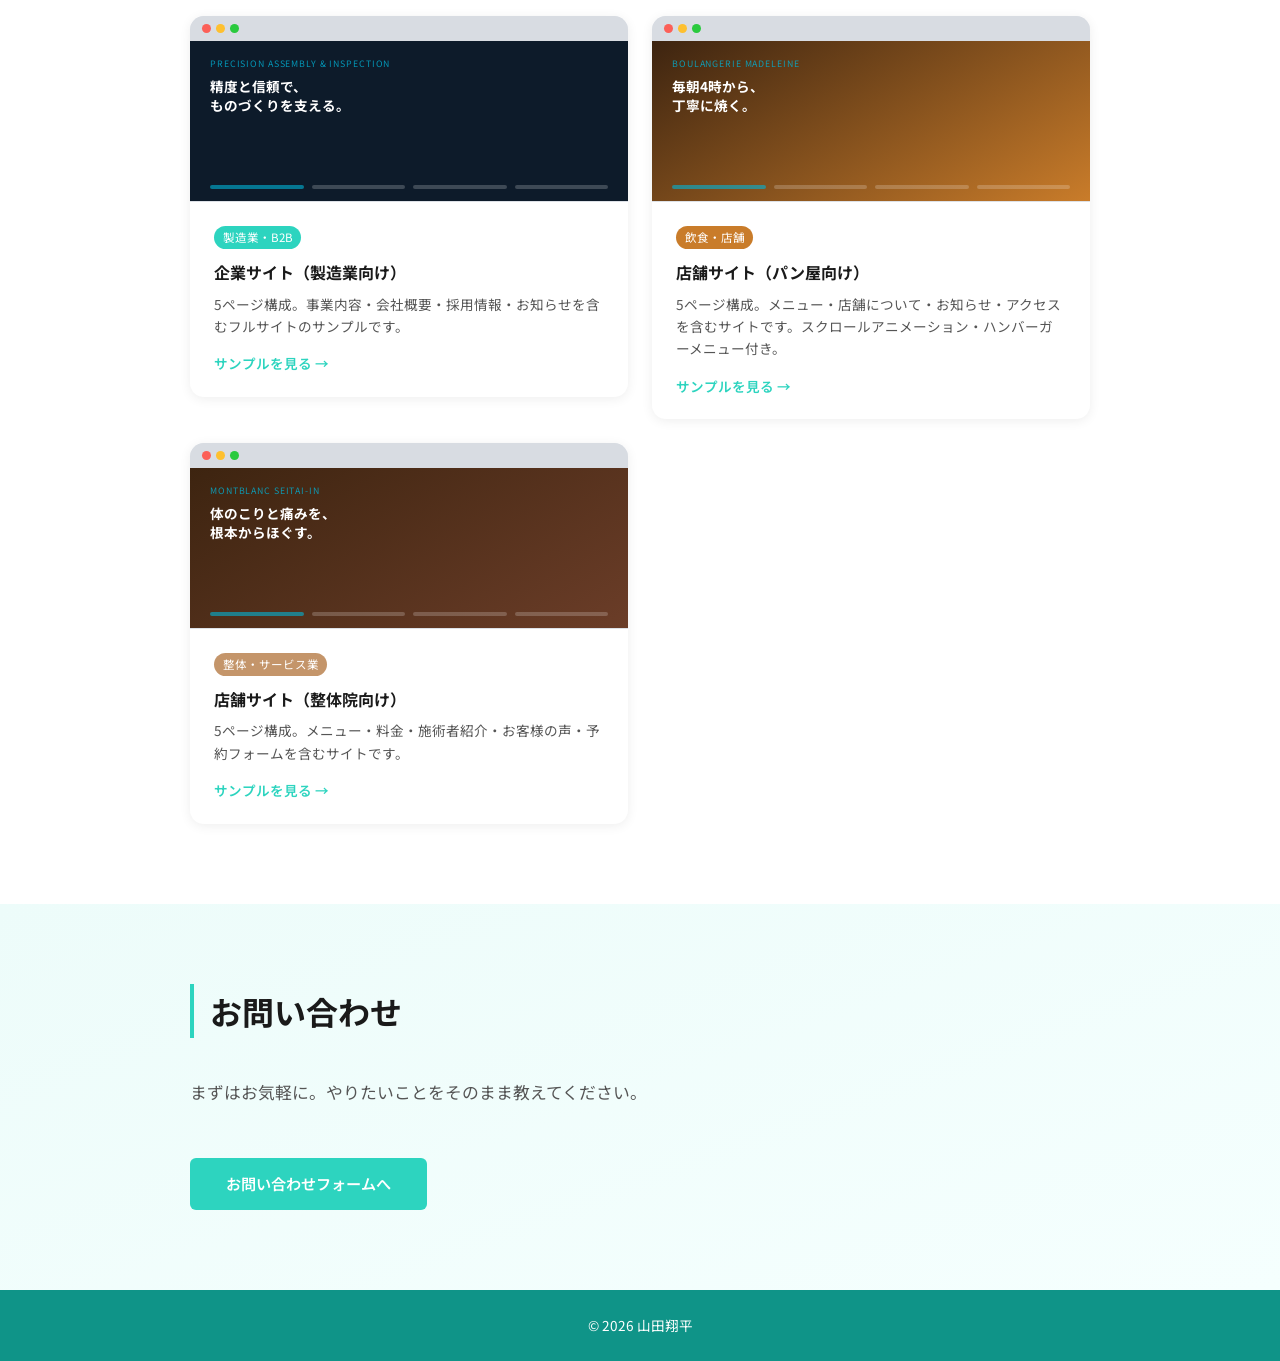
==== commit 147d71a1: "Deploy: 2026-10-13 05:45" ====
--- a/index.html
+++ b/index.html
@@ -34,7 +34,7 @@
       <p class="hero__tagline">ITエンジニア</p>
       <h1 class="hero__name">山田翔平</h1>
       <p class="hero__location">滋賀県日野町を拠点に活動しています</p>
-      <p class="hero__catchcopy">ホームページ制作から業務の自動化、アプリ開発など。<br>ITに関するむずかしいこと、まかせてください。</p>
+      <p class="hero__catchcopy"><span class="hero__phrase">ホームページ制作から</span><span class="hero__phrase">業務の自動化、アプリ開発など。</span><br><span class="hero__phrase">ITに関するむずかしいこと、</span><span class="hero__phrase">まかせてください。</span></p>
       <a href="#works" class="btn">実績を見る</a>
     </div>
   </section>
--- a/style.css
+++ b/style.css
@@ -67,6 +67,7 @@
   color: rgba(255, 255, 255, 0.85);
   text-decoration: none;
   font-size: 0.9rem;
+  white-space: nowrap;
   transition: color 0.2s;
 }
 
@@ -153,6 +154,11 @@
   font-size: 1.15rem;
   color: var(--color-text-sub);
   margin-top: 8px;
+}
+
+/* 折り返すときは、この切れ目でだけ折る（語の途中で折らない） */
+.hero__phrase {
+  display: inline-block;
 }
 
 /* ===== Button ===== */
@@ -544,3 +550,33 @@
     grid-template-columns: 1fr;
   }
 }
+
+/* スマホ: 名前とメニューが1行に入りきらないので、2段に分ける */
+@media (max-width: 560px) {
+  html {
+    scroll-padding-top: 40px;
+  }
+
+  .nav__inner {
+    height: auto;
+    flex-direction: column;
+    align-items: stretch;
+    padding: 10px 16px 0;
+  }
+
+  .nav__logo {
+    font-size: 1rem;
+    text-align: center;
+  }
+
+  .nav__links {
+    gap: 0;
+    justify-content: space-between;
+  }
+
+  .nav__links a {
+    display: block;
+    padding: 10px 0 12px;
+    font-size: 0.82rem;
+  }
+}
